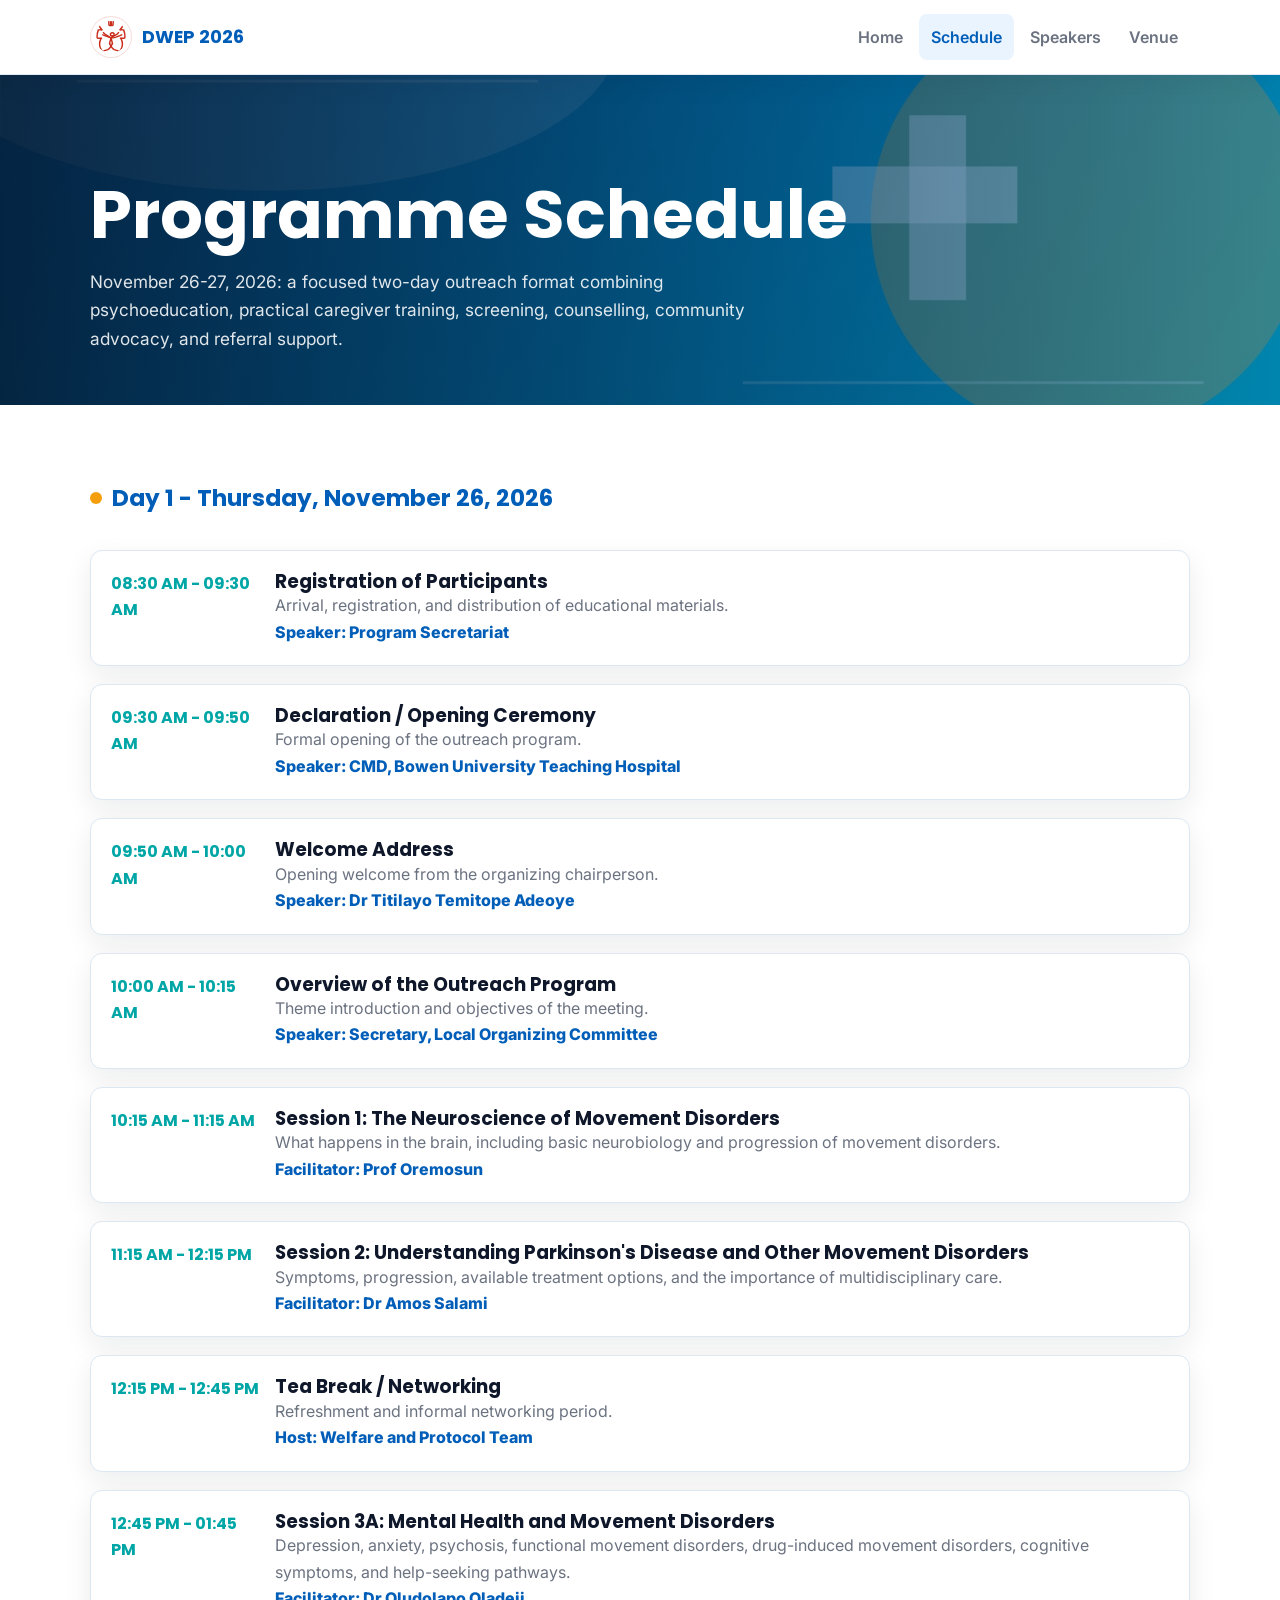
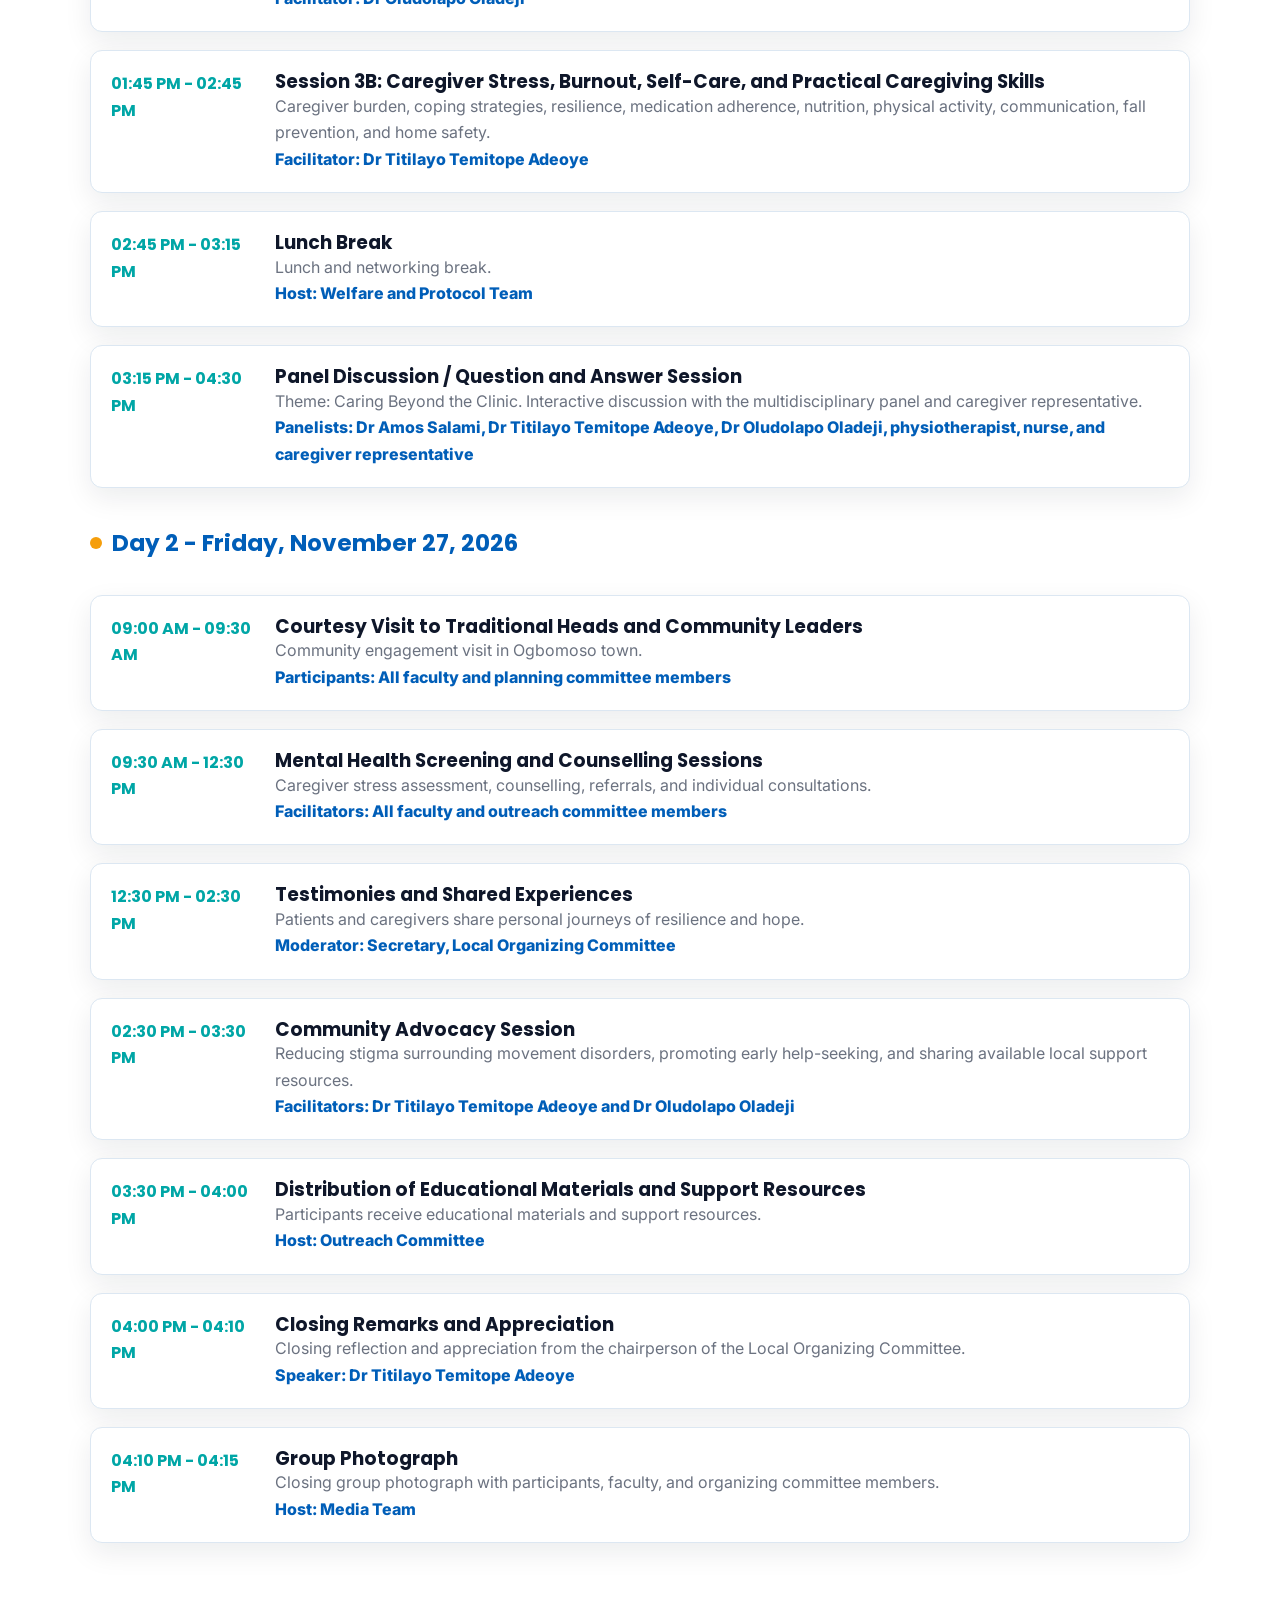
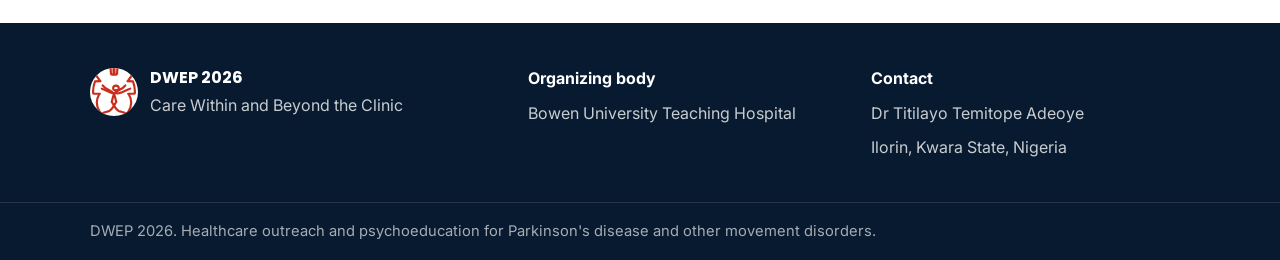
==== schedule.html @ 872b18bb "Build DWEP outreach website" ====
<!DOCTYPE html>
<html lang="en">
<head>
  <meta charset="UTF-8">
  <meta name="viewport" content="width=device-width, initial-scale=1.0">
  <meta name="description" content="November 26-27, 2026 DWEP 2026 schedule for Parkinson's disease and other movement disorders outreach in Ogbomoso, Nigeria.">
  <title>Schedule | DWEP 2026</title>
  <link rel="preconnect" href="https://fonts.googleapis.com">
  <link rel="preconnect" href="https://fonts.gstatic.com" crossorigin>
  <link href="https://fonts.googleapis.com/css2?family=Inter:wght@400;500;700;800&family=Poppins:wght@600;700&display=swap" rel="stylesheet">
  <link rel="stylesheet" href="main.css">
</head>
<body>
  <a class="skip-link" href="#main">Skip to content</a>

  <header class="site-header">
    <div class="container navbar">
      <a class="brand" href="index.html" aria-label="DWEP 2026 home">
        <img class="brand-logo" src="assets/images/ipmds-logo.svg" alt="International Parkinson and Movement Disorder Society logo">
        <span>DWEP 2026</span>
      </a>
      <button class="nav-toggle" type="button" aria-label="Open navigation" aria-controls="primary-menu" aria-expanded="false">
        <span aria-hidden="true"></span>
      </button>
      <nav class="nav-menu" id="primary-menu" aria-label="Primary navigation">
        <a class="nav-link" href="index.html">Home</a>
        <a class="nav-link active" href="schedule.html">Schedule</a>
        <a class="nav-link" href="speakers.html">Speakers</a>
        <a class="nav-link" href="venue.html">Venue</a>
      </nav>
    </div>
  </header>

  <main id="main">
    <section class="page-hero" style="background-image: url('assets/images/schedule-banner.jpg');">
      <div class="container page-hero-content">
        <h1>Programme Schedule</h1>
        <p>November 26-27, 2026: a focused two-day outreach format combining psychoeducation, practical caregiver training, screening, counselling, community advocacy, and referral support.</p>
      </div>
    </section>

    <section class="section section-white">
      <div class="container">
        <div class="day-block">
          <h2 class="day-heading">Day 1 - Thursday, November 26, 2026</h2>
          <div class="timeline">
            <article class="timeline-card">
              <div class="timeline-time">08:30 AM - 09:30 AM</div>
              <div>
                <h3>Registration of Participants</h3>
                <p>Arrival, registration, and distribution of educational materials.</p>
                <span class="timeline-speaker">Speaker: Program Secretariat</span>
              </div>
            </article>
            <article class="timeline-card">
              <div class="timeline-time">09:30 AM - 09:50 AM</div>
              <div>
                <h3>Declaration / Opening Ceremony</h3>
                <p>Formal opening of the outreach program.</p>
                <span class="timeline-speaker">Speaker: CMD, Bowen University Teaching Hospital</span>
              </div>
            </article>
            <article class="timeline-card">
              <div class="timeline-time">09:50 AM - 10:00 AM</div>
              <div>
                <h3>Welcome Address</h3>
                <p>Opening welcome from the organizing chairperson.</p>
                <span class="timeline-speaker">Speaker: Dr Titilayo Temitope Adeoye</span>
              </div>
            </article>
            <article class="timeline-card">
              <div class="timeline-time">10:00 AM - 10:15 AM</div>
              <div>
                <h3>Overview of the Outreach Program</h3>
                <p>Theme introduction and objectives of the meeting.</p>
                <span class="timeline-speaker">Speaker: Secretary, Local Organizing Committee</span>
              </div>
            </article>
            <article class="timeline-card">
              <div class="timeline-time">10:15 AM - 11:15 AM</div>
              <div>
                <h3>Session 1: The Neuroscience of Movement Disorders</h3>
                <p>What happens in the brain, including basic neurobiology and progression of movement disorders.</p>
                <span class="timeline-speaker">Facilitator: Prof Oremosun</span>
              </div>
            </article>
            <article class="timeline-card">
              <div class="timeline-time">11:15 AM - 12:15 PM</div>
              <div>
                <h3>Session 2: Understanding Parkinson's Disease and Other Movement Disorders</h3>
                <p>Symptoms, progression, available treatment options, and the importance of multidisciplinary care.</p>
                <span class="timeline-speaker">Facilitator: Dr Amos Salami</span>
              </div>
            </article>
            <article class="timeline-card">
              <div class="timeline-time">12:15 PM - 12:45 PM</div>
              <div>
                <h3>Tea Break / Networking</h3>
                <p>Refreshment and informal networking period.</p>
                <span class="timeline-speaker">Host: Welfare and Protocol Team</span>
              </div>
            </article>
            <article class="timeline-card">
              <div class="timeline-time">12:45 PM - 01:45 PM</div>
              <div>
                <h3>Session 3A: Mental Health and Movement Disorders</h3>
                <p>Depression, anxiety, psychosis, functional movement disorders, drug-induced movement disorders, cognitive symptoms, and help-seeking pathways.</p>
                <span class="timeline-speaker">Facilitator: Dr Oludolapo Oladeji</span>
              </div>
            </article>
            <article class="timeline-card">
              <div class="timeline-time">01:45 PM - 02:45 PM</div>
              <div>
                <h3>Session 3B: Caregiver Stress, Burnout, Self-Care, and Practical Caregiving Skills</h3>
                <p>Caregiver burden, coping strategies, resilience, medication adherence, nutrition, physical activity, communication, fall prevention, and home safety.</p>
                <span class="timeline-speaker">Facilitator: Dr Titilayo Temitope Adeoye</span>
              </div>
            </article>
            <article class="timeline-card">
              <div class="timeline-time">02:45 PM - 03:15 PM</div>
              <div>
                <h3>Lunch Break</h3>
                <p>Lunch and networking break.</p>
                <span class="timeline-speaker">Host: Welfare and Protocol Team</span>
              </div>
            </article>
            <article class="timeline-card">
              <div class="timeline-time">03:15 PM - 04:30 PM</div>
              <div>
                <h3>Panel Discussion / Question and Answer Session</h3>
                <p>Theme: Caring Beyond the Clinic. Interactive discussion with the multidisciplinary panel and caregiver representative.</p>
                <span class="timeline-speaker">Panelists: Dr Amos Salami, Dr Titilayo Temitope Adeoye, Dr Oludolapo Oladeji, physiotherapist, nurse, and caregiver representative</span>
              </div>
            </article>
          </div>
        </div>

        <div class="day-block">
          <h2 class="day-heading">Day 2 - Friday, November 27, 2026</h2>
          <div class="timeline">
            <article class="timeline-card">
              <div class="timeline-time">09:00 AM - 09:30 AM</div>
              <div>
                <h3>Courtesy Visit to Traditional Heads and Community Leaders</h3>
                <p>Community engagement visit in Ogbomoso town.</p>
                <span class="timeline-speaker">Participants: All faculty and planning committee members</span>
              </div>
            </article>
            <article class="timeline-card">
              <div class="timeline-time">09:30 AM - 12:30 PM</div>
              <div>
                <h3>Mental Health Screening and Counselling Sessions</h3>
                <p>Caregiver stress assessment, counselling, referrals, and individual consultations.</p>
                <span class="timeline-speaker">Facilitators: All faculty and outreach committee members</span>
              </div>
            </article>
            <article class="timeline-card">
              <div class="timeline-time">12:30 PM - 02:30 PM</div>
              <div>
                <h3>Testimonies and Shared Experiences</h3>
                <p>Patients and caregivers share personal journeys of resilience and hope.</p>
                <span class="timeline-speaker">Moderator: Secretary, Local Organizing Committee</span>
              </div>
            </article>
            <article class="timeline-card">
              <div class="timeline-time">02:30 PM - 03:30 PM</div>
              <div>
                <h3>Community Advocacy Session</h3>
                <p>Reducing stigma surrounding movement disorders, promoting early help-seeking, and sharing available local support resources.</p>
                <span class="timeline-speaker">Facilitators: Dr Titilayo Temitope Adeoye and Dr Oludolapo Oladeji</span>
              </div>
            </article>
            <article class="timeline-card">
              <div class="timeline-time">03:30 PM - 04:00 PM</div>
              <div>
                <h3>Distribution of Educational Materials and Support Resources</h3>
                <p>Participants receive educational materials and support resources.</p>
                <span class="timeline-speaker">Host: Outreach Committee</span>
              </div>
            </article>
            <article class="timeline-card">
              <div class="timeline-time">04:00 PM - 04:10 PM</div>
              <div>
                <h3>Closing Remarks and Appreciation</h3>
                <p>Closing reflection and appreciation from the chairperson of the Local Organizing Committee.</p>
                <span class="timeline-speaker">Speaker: Dr Titilayo Temitope Adeoye</span>
              </div>
            </article>
            <article class="timeline-card">
              <div class="timeline-time">04:10 PM - 04:15 PM</div>
              <div>
                <h3>Group Photograph</h3>
                <p>Closing group photograph with participants, faculty, and organizing committee members.</p>
                <span class="timeline-speaker">Host: Media Team</span>
              </div>
            </article>
          </div>
        </div>
      </div>
    </section>
  </main>

  <footer class="site-footer">
    <div class="container footer-layout">
      <div class="footer-brand">
        <img src="assets/images/ipmds-logo.svg" alt="International Parkinson and Movement Disorder Society logo">
        <div>
          <strong>DWEP 2026</strong>
          <span>Care Within and Beyond the Clinic</span>
        </div>
      </div>
      <div class="footer-meta">
        <strong>Organizing body</strong>
        <span>Bowen University Teaching Hospital</span>
      </div>
      <div class="footer-meta">
        <strong>Contact</strong>
        <span>Dr Titilayo Temitope Adeoye</span>
        <span>Ilorin, Kwara State, Nigeria</span>
      </div>
    </div>
    <div class="footer-bottom">
      <div class="container">DWEP 2026. Healthcare outreach and psychoeducation for Parkinson's disease and other movement disorders.</div>
    </div>
  </footer>

  <script src="main.js" defer></script>
</body>
</html>
---- main.css ----
:root {
  --primary: #005EB8;
  --secondary: #00A6A6;
  --accent: #F59E0B;
  --bg: #F7FAFC;
  --text: #1F2937;
  --muted: #6B7280;
  --white: #FFFFFF;
  --ink: #0F172A;
  --line: #DCE7F2;
  --soft-blue: #EAF4FF;
  --soft-teal: #E6FAFA;
  --shadow: 0 18px 45px rgba(15, 23, 42, 0.1);
  --shadow-soft: 0 10px 28px rgba(15, 23, 42, 0.08);
  --radius: 12px;
  --radius-sm: 8px;
  --container: 1100px;
}

*,
*::before,
*::after {
  box-sizing: border-box;
}

html {
  scroll-behavior: smooth;
}

body {
  margin: 0;
  color: var(--text);
  background: var(--bg);
  font-family: "Inter", Arial, sans-serif;
  font-size: 16px;
  line-height: 1.65;
  -webkit-font-smoothing: antialiased;
  text-rendering: optimizeLegibility;
}

img {
  display: block;
  max-width: 100%;
}

a {
  color: inherit;
  text-decoration: none;
}

p {
  margin: 0;
}

h1,
h2,
h3,
h4 {
  margin: 0;
  color: var(--ink);
  font-family: "Poppins", Arial, sans-serif;
  line-height: 1.15;
  letter-spacing: 0;
}

button,
input,
textarea,
select {
  font: inherit;
}

.skip-link {
  position: fixed;
  top: 12px;
  left: 12px;
  z-index: 1000;
  padding: 10px 14px;
  border-radius: var(--radius-sm);
  background: var(--ink);
  color: var(--white);
  transform: translateY(-160%);
  transition: transform 160ms ease;
}

.skip-link:focus {
  transform: translateY(0);
}

.container {
  width: min(100% - 32px, var(--container));
  margin-inline: auto;
}

.section {
  padding: 50px 0;
}

.section-white {
  background: var(--white);
}

.section-muted {
  background: linear-gradient(180deg, #F7FAFC 0%, #EEF8F8 100%);
}

.section-header {
  max-width: 720px;
  margin-bottom: 28px;
}

.section-header.center {
  margin-inline: auto;
  text-align: center;
}

.section-header h2 {
  font-size: clamp(1.85rem, 5vw, 2.65rem);
}

.section-header p {
  margin-top: 12px;
  color: var(--muted);
  font-size: 1.02rem;
}

.eyebrow {
  display: inline-flex;
  margin-bottom: 12px;
  color: var(--primary);
  font-family: "Poppins", Arial, sans-serif;
  font-size: 0.78rem;
  font-weight: 700;
  letter-spacing: 0.08em;
  text-transform: uppercase;
}

.site-header {
  position: sticky;
  top: 0;
  z-index: 100;
  border-bottom: 1px solid rgba(220, 231, 242, 0.85);
  background: rgba(255, 255, 255, 0.92);
  box-shadow: 0 8px 28px rgba(15, 23, 42, 0.06);
  backdrop-filter: blur(16px);
}

.navbar {
  display: flex;
  min-height: 74px;
  align-items: center;
  justify-content: space-between;
  gap: 18px;
}

.brand {
  display: inline-flex;
  align-items: center;
  gap: 10px;
  min-width: 0;
  color: var(--primary);
  font-family: "Poppins", Arial, sans-serif;
  font-size: 1.12rem;
  font-weight: 700;
}

.brand-logo {
  width: 42px;
  height: 42px;
  flex: 0 0 auto;
  padding: 4px;
  border: 1px solid rgba(201, 45, 27, 0.16);
  border-radius: 50%;
  background: var(--white);
}

.nav-toggle {
  display: inline-grid;
  width: 44px;
  height: 44px;
  place-items: center;
  border: 1px solid var(--line);
  border-radius: var(--radius-sm);
  background: var(--white);
  color: var(--primary);
  cursor: pointer;
}

.nav-toggle span {
  position: relative;
  width: 20px;
  height: 2px;
  border-radius: 999px;
  background: currentColor;
}

.nav-toggle span::before,
.nav-toggle span::after {
  position: absolute;
  left: 0;
  width: 20px;
  height: 2px;
  border-radius: inherit;
  background: currentColor;
  content: "";
}

.nav-toggle span::before {
  top: -7px;
}

.nav-toggle span::after {
  top: 7px;
}

.nav-menu {
  position: absolute;
  top: 74px;
  right: 16px;
  left: 16px;
  display: none;
  flex-direction: column;
  gap: 4px;
  padding: 10px;
  border: 1px solid var(--line);
  border-radius: var(--radius);
  background: var(--white);
  box-shadow: var(--shadow-soft);
}

.nav-menu.is-open {
  display: flex;
}

.nav-link {
  padding: 11px 12px;
  border-radius: var(--radius-sm);
  color: var(--muted);
  font-weight: 600;
  transition: background 180ms ease, color 180ms ease;
}

.nav-link:hover,
.nav-link:focus-visible,
.nav-link.active {
  background: var(--soft-blue);
  color: var(--primary);
}

.hero {
  position: relative;
  min-height: calc(100vh - 74px);
  overflow: hidden;
  isolation: isolate;
  color: var(--white);
}

.hero::after {
  position: absolute;
  inset: 0;
  z-index: -1;
  background:
    linear-gradient(90deg, rgba(5, 24, 44, 0.88) 0%, rgba(4, 45, 74, 0.68) 48%, rgba(0, 94, 184, 0.18) 100%),
    linear-gradient(180deg, rgba(15, 23, 42, 0.18) 0%, rgba(15, 23, 42, 0.78) 100%);
  content: "";
}

.hero-slider {
  position: absolute;
  inset: 0;
  z-index: -2;
}

.hero-slide {
  position: absolute;
  inset: 0;
  background-position: center;
  background-size: cover;
  opacity: 0;
  transform: scale(1.02);
  transition: opacity 900ms ease, transform 4000ms ease;
}

.hero-slide.is-active {
  opacity: 1;
  transform: scale(1);
}

.hero-content {
  display: grid;
  min-height: calc(100vh - 74px);
  align-content: center;
  padding: 72px 0 56px;
}

.hero-copy {
  max-width: 860px;
  opacity: 1;
}

.hero h1 {
  color: var(--white);
  font-size: clamp(2.4rem, 10vw, 5.35rem);
  max-width: 920px;
}

.hero-subtitle {
  max-width: 780px;
  margin-top: 20px;
  color: rgba(255, 255, 255, 0.88);
  font-size: clamp(1.04rem, 3.2vw, 1.32rem);
  line-height: 1.65;
}

.meta-row {
  display: flex;
  flex-wrap: wrap;
  gap: 12px;
  margin-top: 28px;
}

.meta-item {
  display: inline-flex;
  align-items: center;
  gap: 8px;
  min-height: 42px;
  padding: 9px 13px;
  border: 1px solid rgba(255, 255, 255, 0.22);
  border-radius: 999px;
  background: rgba(255, 255, 255, 0.12);
  color: var(--white);
  font-size: 0.94rem;
  font-weight: 700;
  backdrop-filter: blur(8px);
}

.meta-item svg {
  width: 18px;
  height: 18px;
  color: var(--accent);
}

.hero-actions,
.cta-actions,
.section-actions {
  display: flex;
  flex-wrap: wrap;
  gap: 12px;
  margin-top: 30px;
}

.btn {
  display: inline-flex;
  min-height: 48px;
  align-items: center;
  justify-content: center;
  gap: 8px;
  padding: 12px 20px;
  border: 2px solid transparent;
  border-radius: var(--radius-sm);
  font-weight: 800;
  line-height: 1.1;
  transition: transform 180ms ease, box-shadow 180ms ease, background 180ms ease, color 180ms ease, border-color 180ms ease;
}

.btn:hover {
  transform: translateY(-2px);
}

.btn-primary {
  background: var(--accent);
  color: #1B1200;
  box-shadow: 0 12px 28px rgba(245, 158, 11, 0.28);
}

.btn-primary:hover,
.btn-primary:focus-visible {
  background: #FDBA2D;
}

.btn-secondary {
  border-color: rgba(255, 255, 255, 0.68);
  color: var(--white);
}

.btn-secondary:hover,
.btn-secondary:focus-visible {
  background: var(--white);
  color: var(--primary);
}

.btn-outline {
  border-color: var(--primary);
  color: var(--primary);
}

.btn-outline:hover,
.btn-outline:focus-visible {
  background: var(--primary);
  color: var(--white);
}

.grid {
  display: grid;
  gap: 20px;
}

.grid-2,
.grid-3,
.grid-4,
.grid-5 {
  grid-template-columns: 1fr;
}

.about-layout {
  display: grid;
  gap: 28px;
  align-items: center;
}

.about-panel {
  padding: 24px;
  border: 1px solid var(--line);
  border-radius: var(--radius);
  background: var(--white);
  box-shadow: var(--shadow-soft);
}

.about-stat {
  display: grid;
  gap: 6px;
  padding: 18px 0;
  border-bottom: 1px solid var(--line);
}

.about-stat:last-child {
  border-bottom: 0;
}

.about-stat strong {
  color: var(--primary);
  font-family: "Poppins", Arial, sans-serif;
  font-size: 2rem;
  line-height: 1;
}

.about-stat span {
  color: var(--muted);
  font-weight: 700;
}

.card {
  border: 1px solid var(--line);
  border-radius: var(--radius);
  background: var(--white);
  box-shadow: var(--shadow-soft);
}

.feature-card,
.attendee-card,
.session-card,
.outcome-card,
.speaker-card {
  padding: 22px;
}

.feature-card {
  transition: transform 180ms ease, box-shadow 180ms ease;
}

.feature-card:hover {
  transform: translateY(-4px);
  box-shadow: var(--shadow);
}

.icon-box {
  display: inline-grid;
  width: 48px;
  height: 48px;
  place-items: center;
  margin-bottom: 18px;
  border-radius: var(--radius-sm);
  background: var(--soft-teal);
  color: var(--secondary);
}

.icon-box svg {
  width: 25px;
  height: 25px;
}

.feature-card h3,
.attendee-card h3,
.session-card h3,
.speaker-card h3 {
  font-size: 1.1rem;
}

.feature-card p,
.attendee-card p,
.session-card p,
.outcome-card p,
.speaker-card p {
  margin-top: 8px;
  color: var(--muted);
}

.outcome-card {
  min-height: 100%;
  border-top: 4px solid var(--secondary);
}

.outcome-card h3 {
  font-size: 1.08rem;
}

.attendee-card {
  display: flex;
  align-items: center;
  gap: 14px;
}

.attendee-card .icon-box {
  width: 44px;
  height: 44px;
  margin: 0;
  flex: 0 0 auto;
}

.programme-list {
  display: grid;
  gap: 16px;
}

.programme-item {
  display: grid;
  gap: 8px;
  padding: 18px;
  border-left: 4px solid var(--secondary);
  border-radius: var(--radius-sm);
  background: var(--white);
  box-shadow: var(--shadow-soft);
}

.programme-time {
  color: var(--primary);
  font-weight: 800;
}

.speakers-preview {
  align-items: stretch;
}

.speaker-card {
  text-align: center;
  transition: transform 180ms ease, box-shadow 180ms ease;
}

.speaker-card:hover {
  transform: translateY(-4px);
  box-shadow: var(--shadow);
}

.speaker-photo {
  width: 132px;
  height: 132px;
  margin: 0 auto 18px;
  border: 5px solid var(--white);
  border-radius: 50%;
  box-shadow: 0 0 0 1px var(--line), 0 14px 32px rgba(15, 23, 42, 0.12);
  object-fit: cover;
}

.speaker-title {
  color: var(--primary);
  font-weight: 800;
}

.speaker-affiliation {
  color: var(--muted);
  font-size: 0.94rem;
}

.cta-band {
  position: relative;
  overflow: hidden;
  border-radius: var(--radius);
  background: linear-gradient(135deg, var(--primary), #053D75 58%, var(--secondary));
  color: var(--white);
  box-shadow: var(--shadow);
}

.cta-band::after {
  position: absolute;
  right: -80px;
  bottom: -140px;
  width: 360px;
  height: 360px;
  border-radius: 50%;
  background: rgba(255, 255, 255, 0.1);
  content: "";
}

.cta-content {
  position: relative;
  z-index: 1;
  padding: 32px;
}

.cta-content h2,
.cta-content p {
  color: var(--white);
}

.cta-content p {
  margin-top: 12px;
  max-width: 690px;
  color: rgba(255, 255, 255, 0.86);
}

.page-hero {
  position: relative;
  min-height: 330px;
  display: grid;
  align-items: end;
  overflow: hidden;
  isolation: isolate;
  color: var(--white);
  background-position: center;
  background-size: cover;
}

.page-hero::after {
  position: absolute;
  inset: 0;
  z-index: -1;
  background: linear-gradient(90deg, rgba(5, 24, 44, 0.84), rgba(0, 94, 184, 0.42));
  content: "";
}

.page-hero-content {
  padding: 84px 0 52px;
}

.page-hero h1 {
  color: var(--white);
  font-size: clamp(2.2rem, 8vw, 4.2rem);
}

.page-hero p {
  max-width: 710px;
  margin-top: 14px;
  color: rgba(255, 255, 255, 0.88);
  font-size: 1.08rem;
}

.timeline {
  position: relative;
  display: grid;
  gap: 18px;
  margin-top: 20px;
}

.day-block + .day-block {
  margin-top: 42px;
}

.day-heading {
  display: inline-flex;
  align-items: center;
  gap: 10px;
  margin-bottom: 18px;
  color: var(--primary);
  font-size: 1.45rem;
}

.day-heading::before {
  width: 12px;
  height: 12px;
  border-radius: 50%;
  background: var(--accent);
  content: "";
}

.timeline-card {
  display: grid;
  gap: 14px;
  padding: 20px;
  border: 1px solid var(--line);
  border-radius: var(--radius);
  background: var(--white);
  box-shadow: var(--shadow-soft);
}

.timeline-time {
  color: var(--secondary);
  font-family: "Poppins", Arial, sans-serif;
  font-weight: 700;
}

.timeline-card p {
  color: var(--muted);
}

.timeline-speaker {
  color: var(--primary);
  font-weight: 800;
}

.speaker-grid {
  grid-template-columns: repeat(auto-fit, minmax(230px, 1fr));
}

.details-grid {
  display: grid;
  grid-template-columns: 1fr;
  gap: 14px;
}

.detail-card {
  display: grid;
  gap: 6px;
  padding: 18px;
  border: 1px solid var(--line);
  border-radius: var(--radius-sm);
  background: var(--white);
  box-shadow: var(--shadow-soft);
}

.detail-card strong {
  color: var(--primary);
  font-family: "Poppins", Arial, sans-serif;
  line-height: 1.3;
}

.detail-card span {
  color: var(--muted);
}

.venue-layout {
  display: grid;
  gap: 28px;
}

.venue-details {
  padding: 24px;
}

.venue-details h2 {
  font-size: clamp(1.85rem, 5vw, 2.55rem);
}

.detail-list {
  display: grid;
  gap: 14px;
  margin: 24px 0 0;
  padding: 0;
  list-style: none;
}

.detail-list li {
  display: flex;
  gap: 12px;
  align-items: flex-start;
  color: var(--muted);
}

.detail-list strong {
  display: block;
  color: var(--text);
}

.map-frame {
  position: relative;
  overflow: hidden;
  min-height: 380px;
  border: 0;
  border-radius: var(--radius);
  background:
    linear-gradient(135deg, rgba(0, 94, 184, 0.12), rgba(0, 166, 166, 0.18)),
    url("assets/images/venue-hospital.jpg") center / cover;
  box-shadow: var(--shadow-soft);
}

.map-frame iframe {
  position: relative;
  z-index: 1;
  width: 100%;
  height: 100%;
  min-height: 380px;
  border: 0;
}

.map-card {
  position: absolute;
  right: 18px;
  bottom: 18px;
  z-index: 2;
  max-width: min(320px, calc(100% - 36px));
  padding: 14px 16px;
  border: 1px solid rgba(220, 231, 242, 0.88);
  border-radius: var(--radius-sm);
  background: rgba(255, 255, 255, 0.94);
  box-shadow: var(--shadow-soft);
}

.map-card strong,
.map-card span {
  display: block;
}

.map-card strong {
  color: var(--primary);
  font-family: "Poppins", Arial, sans-serif;
  line-height: 1.25;
}

.map-card span {
  color: var(--muted);
  font-size: 0.92rem;
}

.site-footer {
  background: #071A2F;
  color: rgba(255, 255, 255, 0.78);
}

.footer-layout {
  display: grid;
  gap: 24px;
  padding: 42px 0;
}

.footer-brand {
  display: flex;
  align-items: center;
  gap: 12px;
}

.footer-brand img {
  width: 48px;
  height: 48px;
  border-radius: 50%;
  background: var(--white);
}

.footer-brand strong {
  display: block;
  color: var(--white);
  font-family: "Poppins", Arial, sans-serif;
}

.footer-meta {
  display: grid;
  gap: 8px;
}

.footer-meta strong {
  color: var(--white);
}

.footer-bottom {
  padding: 16px 0;
  border-top: 1px solid rgba(255, 255, 255, 0.12);
  color: rgba(255, 255, 255, 0.64);
  font-size: 0.92rem;
}

@keyframes slideUp {
  from {
    opacity: 0;
    transform: translateY(22px);
  }
  to {
    opacity: 1;
    transform: translateY(0);
  }
}

@media (min-width: 680px) {
  .grid-2,
  .grid-4 {
    grid-template-columns: repeat(2, 1fr);
  }

  .grid-3,
  .grid-5 {
    grid-template-columns: repeat(2, 1fr);
  }

  .timeline-card {
    grid-template-columns: 150px 1fr;
    align-items: start;
  }

  .details-grid {
    grid-template-columns: repeat(2, 1fr);
  }

  .cta-content {
    padding: 44px;
  }
}

@media (min-width: 900px) {
  .section {
    padding: 80px 0;
  }

  .nav-toggle {
    display: none;
  }

  .nav-menu {
    position: static;
    display: flex;
    flex-direction: row;
    align-items: center;
    width: auto;
    padding: 0;
    border: 0;
    background: transparent;
    box-shadow: none;
  }

  .nav-link {
    padding: 10px 12px;
  }

  .grid-3 {
    grid-template-columns: repeat(3, 1fr);
  }

  .grid-4 {
    grid-template-columns: repeat(4, 1fr);
  }

  .grid-5 {
    grid-template-columns: repeat(5, 1fr);
  }

  .about-layout,
  .venue-layout {
    grid-template-columns: 1.05fr 0.95fr;
  }

  .footer-layout {
    grid-template-columns: 1.3fr 1fr 1fr;
    align-items: start;
  }

  .details-grid {
    grid-template-columns: repeat(3, 1fr);
  }
}

@media (prefers-reduced-motion: reduce) {
  *,
  *::before,
  *::after {
    animation-duration: 0.01ms !important;
    animation-iteration-count: 1 !important;
    scroll-behavior: auto !important;
    transition-duration: 0.01ms !important;
  }
}
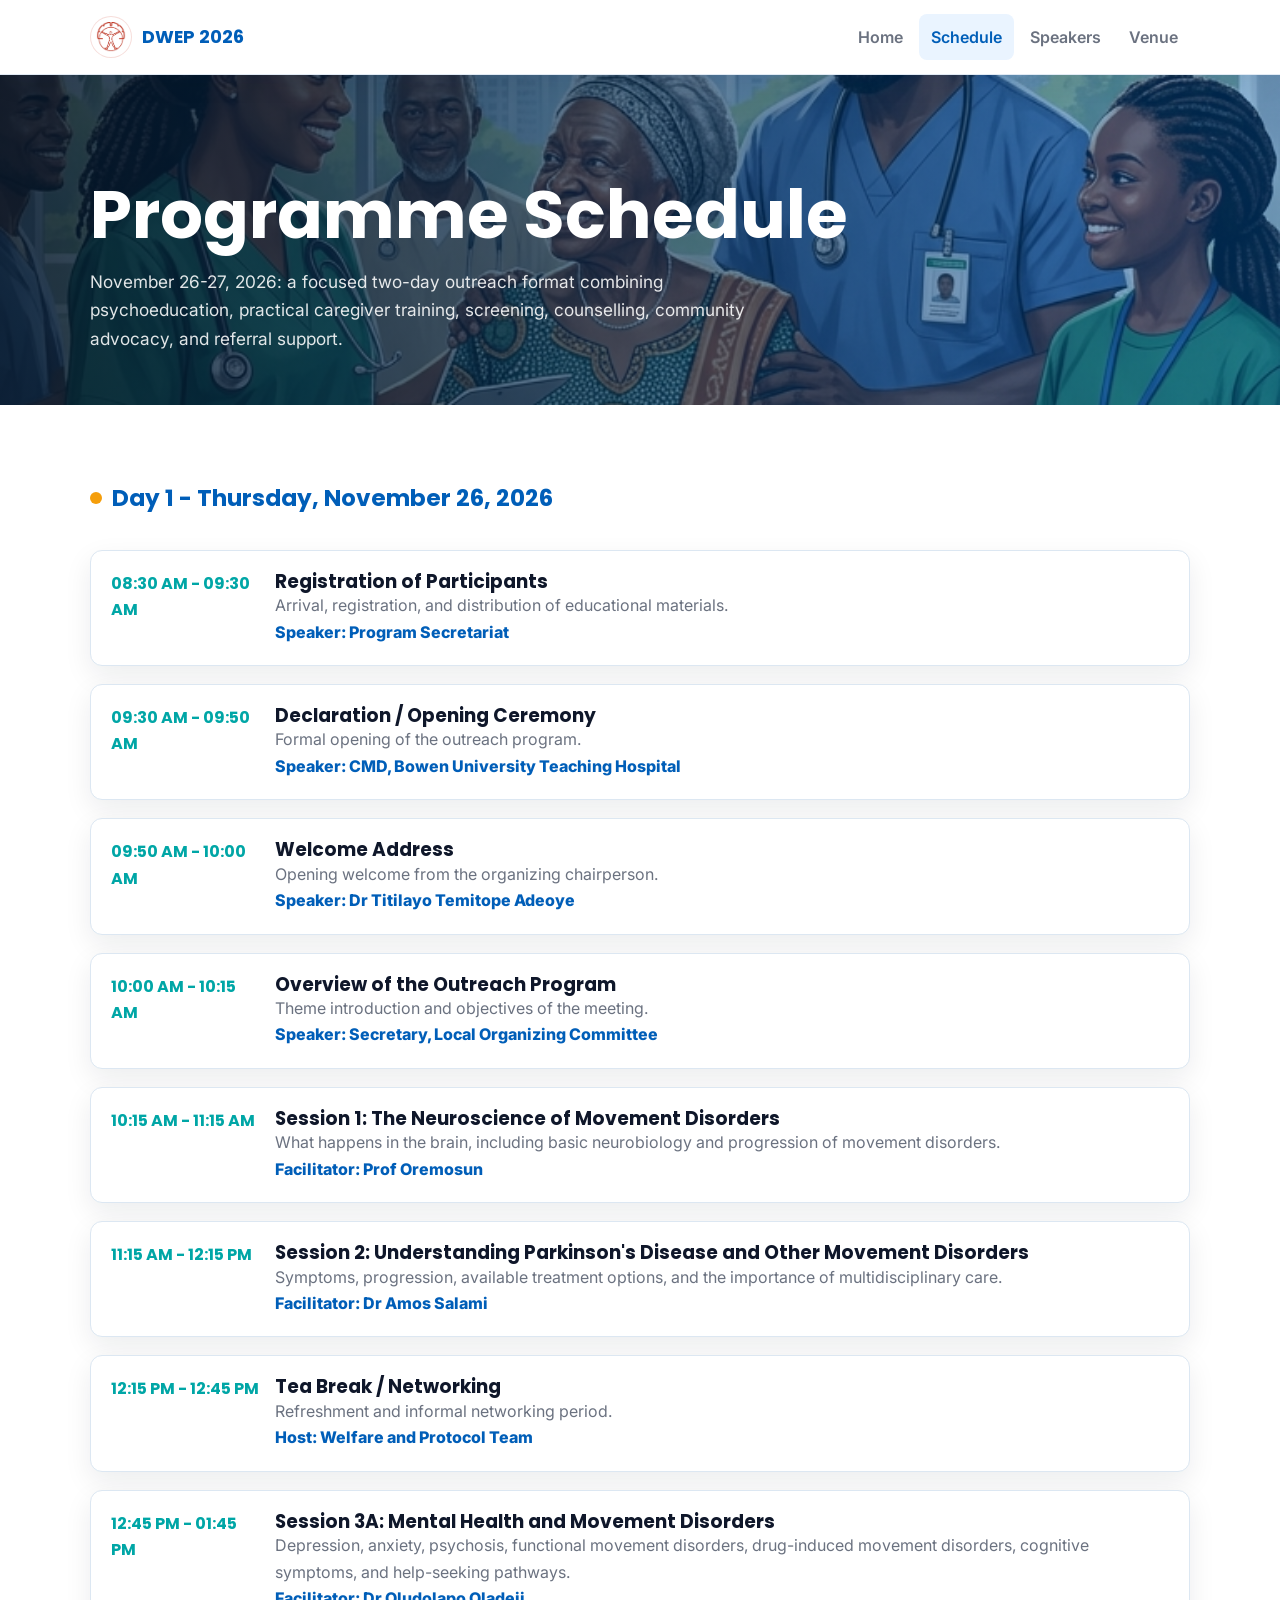
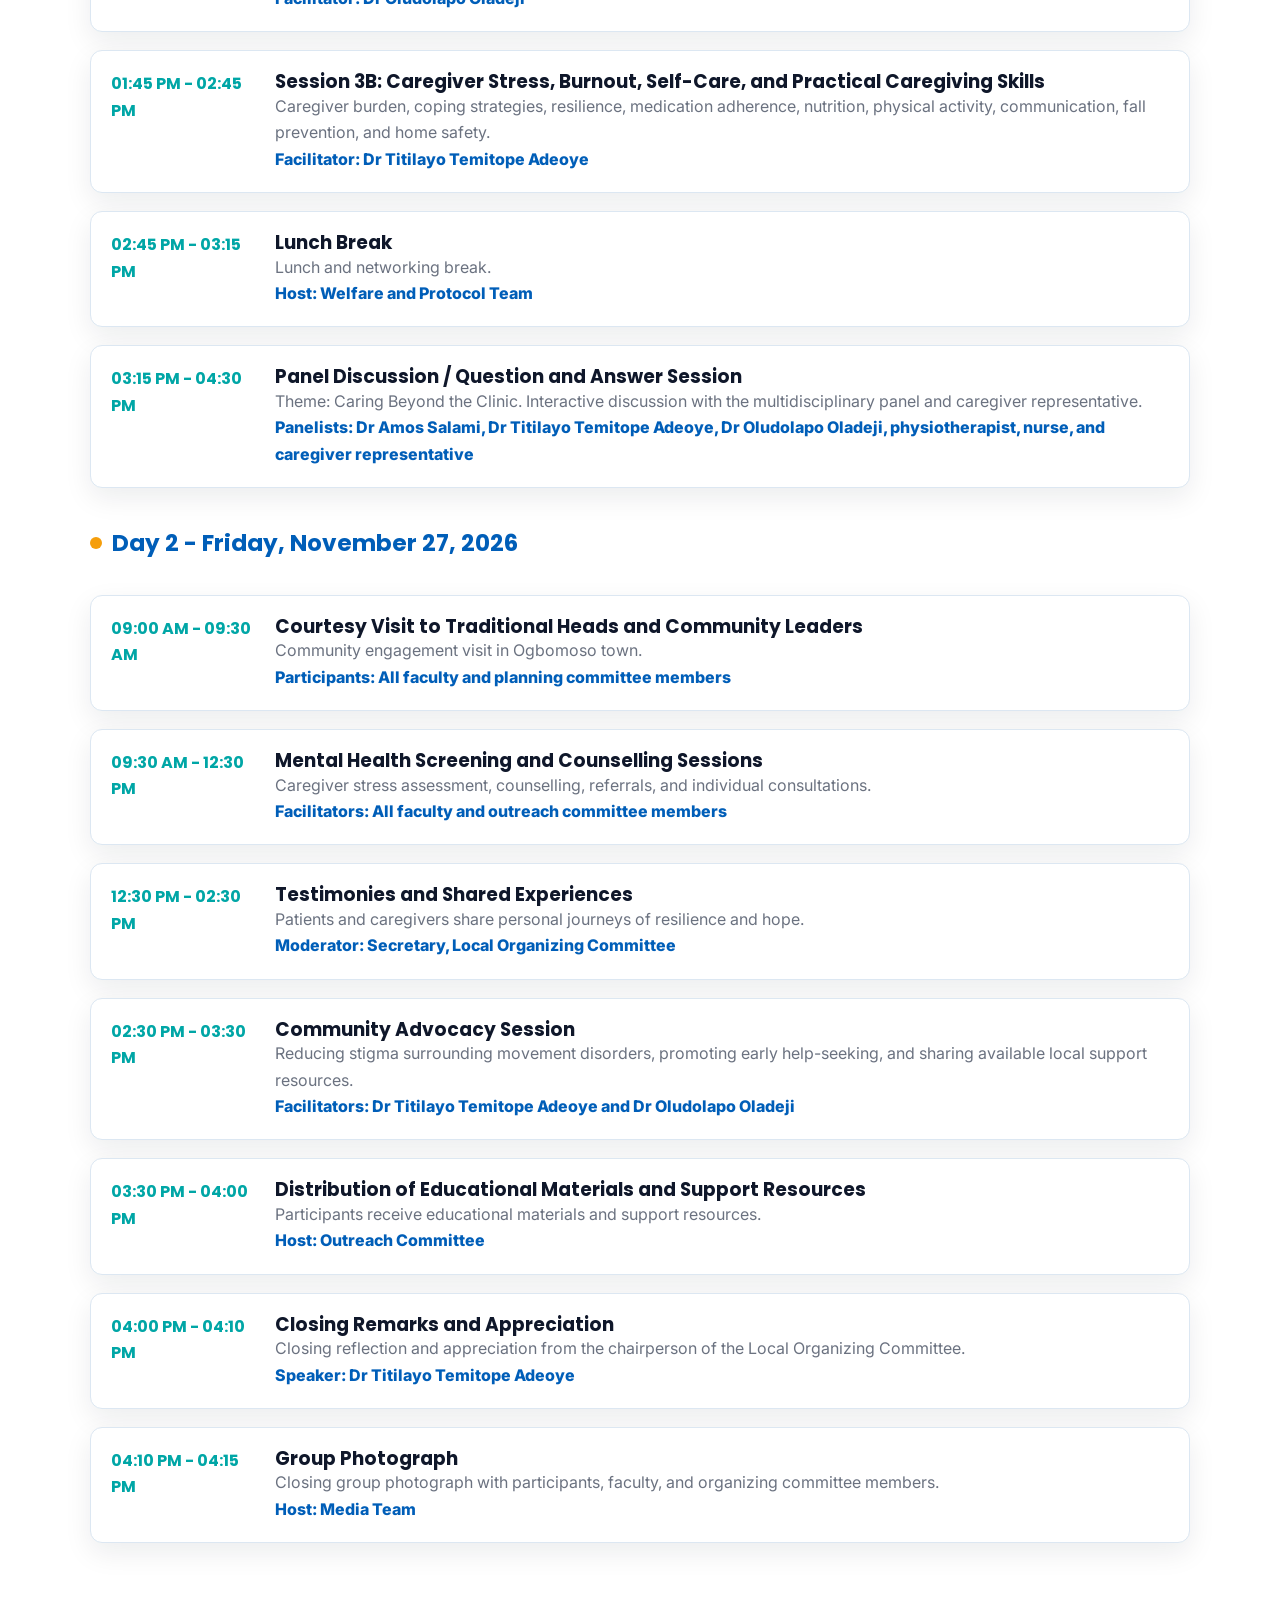
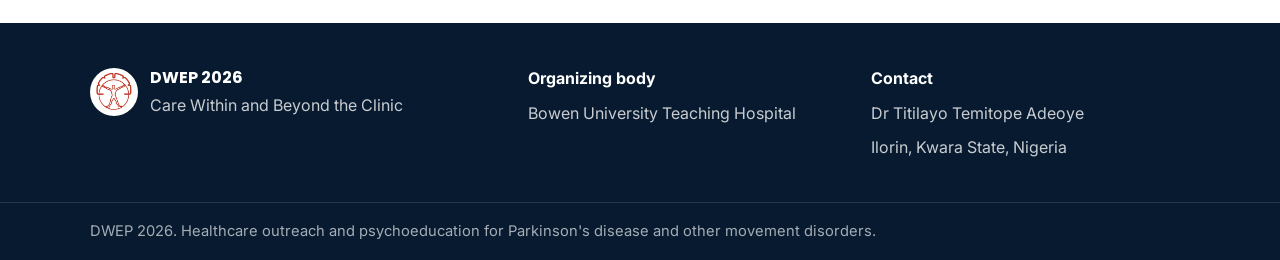
==== commit eac48f3f: "Replace placeholders with Nigerian outreach imagery" ====
--- a/schedule.html
+++ b/schedule.html
@@ -16,7 +16,9 @@
   <header class="site-header">
     <div class="container navbar">
       <a class="brand" href="index.html" aria-label="DWEP 2026 home">
-        <img class="brand-logo" src="assets/images/ipmds-logo.svg" alt="International Parkinson and Movement Disorder Society logo">
+        <span class="brand-logo-shell">
+          <img class="brand-logo" src="assets/images/ipmds_logo.png" alt="International Parkinson and Movement Disorder Society logo">
+        </span>
         <span>DWEP 2026</span>
       </a>
       <button class="nav-toggle" type="button" aria-label="Open navigation" aria-controls="primary-menu" aria-expanded="false">
@@ -32,7 +34,7 @@
   </header>
 
   <main id="main">
-    <section class="page-hero" style="background-image: url('assets/images/schedule-banner.jpg');">
+    <section class="page-hero" style="background-image: url('assets/images/schedule-banner.png');">
       <div class="container page-hero-content">
         <h1>Programme Schedule</h1>
         <p>November 26-27, 2026: a focused two-day outreach format combining psychoeducation, practical caregiver training, screening, counselling, community advocacy, and referral support.</p>
@@ -203,7 +205,9 @@
   <footer class="site-footer">
     <div class="container footer-layout">
       <div class="footer-brand">
-        <img src="assets/images/ipmds-logo.svg" alt="International Parkinson and Movement Disorder Society logo">
+        <span class="footer-logo-shell">
+          <img src="assets/images/ipmds_logo.png" alt="International Parkinson and Movement Disorder Society logo">
+        </span>
         <div>
           <strong>DWEP 2026</strong>
           <span>Care Within and Beyond the Clinic</span>
--- a/main.css
+++ b/main.css
@@ -164,14 +164,24 @@
   font-weight: 700;
 }
 
-.brand-logo {
+.brand-logo-shell {
+  display: inline-grid;
   width: 42px;
   height: 42px;
   flex: 0 0 auto;
-  padding: 4px;
+  place-items: center;
+  overflow: hidden;
+  padding: 5px;
   border: 1px solid rgba(201, 45, 27, 0.16);
   border-radius: 50%;
   background: var(--white);
+}
+
+.brand-logo {
+  width: 100%;
+  max-width: none;
+  height: 100%;
+  object-fit: contain;
 }
 
 .nav-toggle {
@@ -778,7 +788,7 @@
   border-radius: var(--radius);
   background:
     linear-gradient(135deg, rgba(0, 94, 184, 0.12), rgba(0, 166, 166, 0.18)),
-    url("assets/images/venue-hospital.jpg") center / cover;
+    url("assets/images/venue-hospital.png") center / cover;
   box-shadow: var(--shadow-soft);
 }
 
@@ -837,11 +847,23 @@
   gap: 12px;
 }
 
-.footer-brand img {
+.footer-logo-shell {
+  display: inline-grid;
   width: 48px;
   height: 48px;
+  flex: 0 0 auto;
+  place-items: center;
+  overflow: hidden;
+  padding: 5px;
   border-radius: 50%;
   background: var(--white);
+}
+
+.footer-logo-shell img {
+  width: 100%;
+  max-width: none;
+  height: 100%;
+  object-fit: contain;
 }
 
 .footer-brand strong {
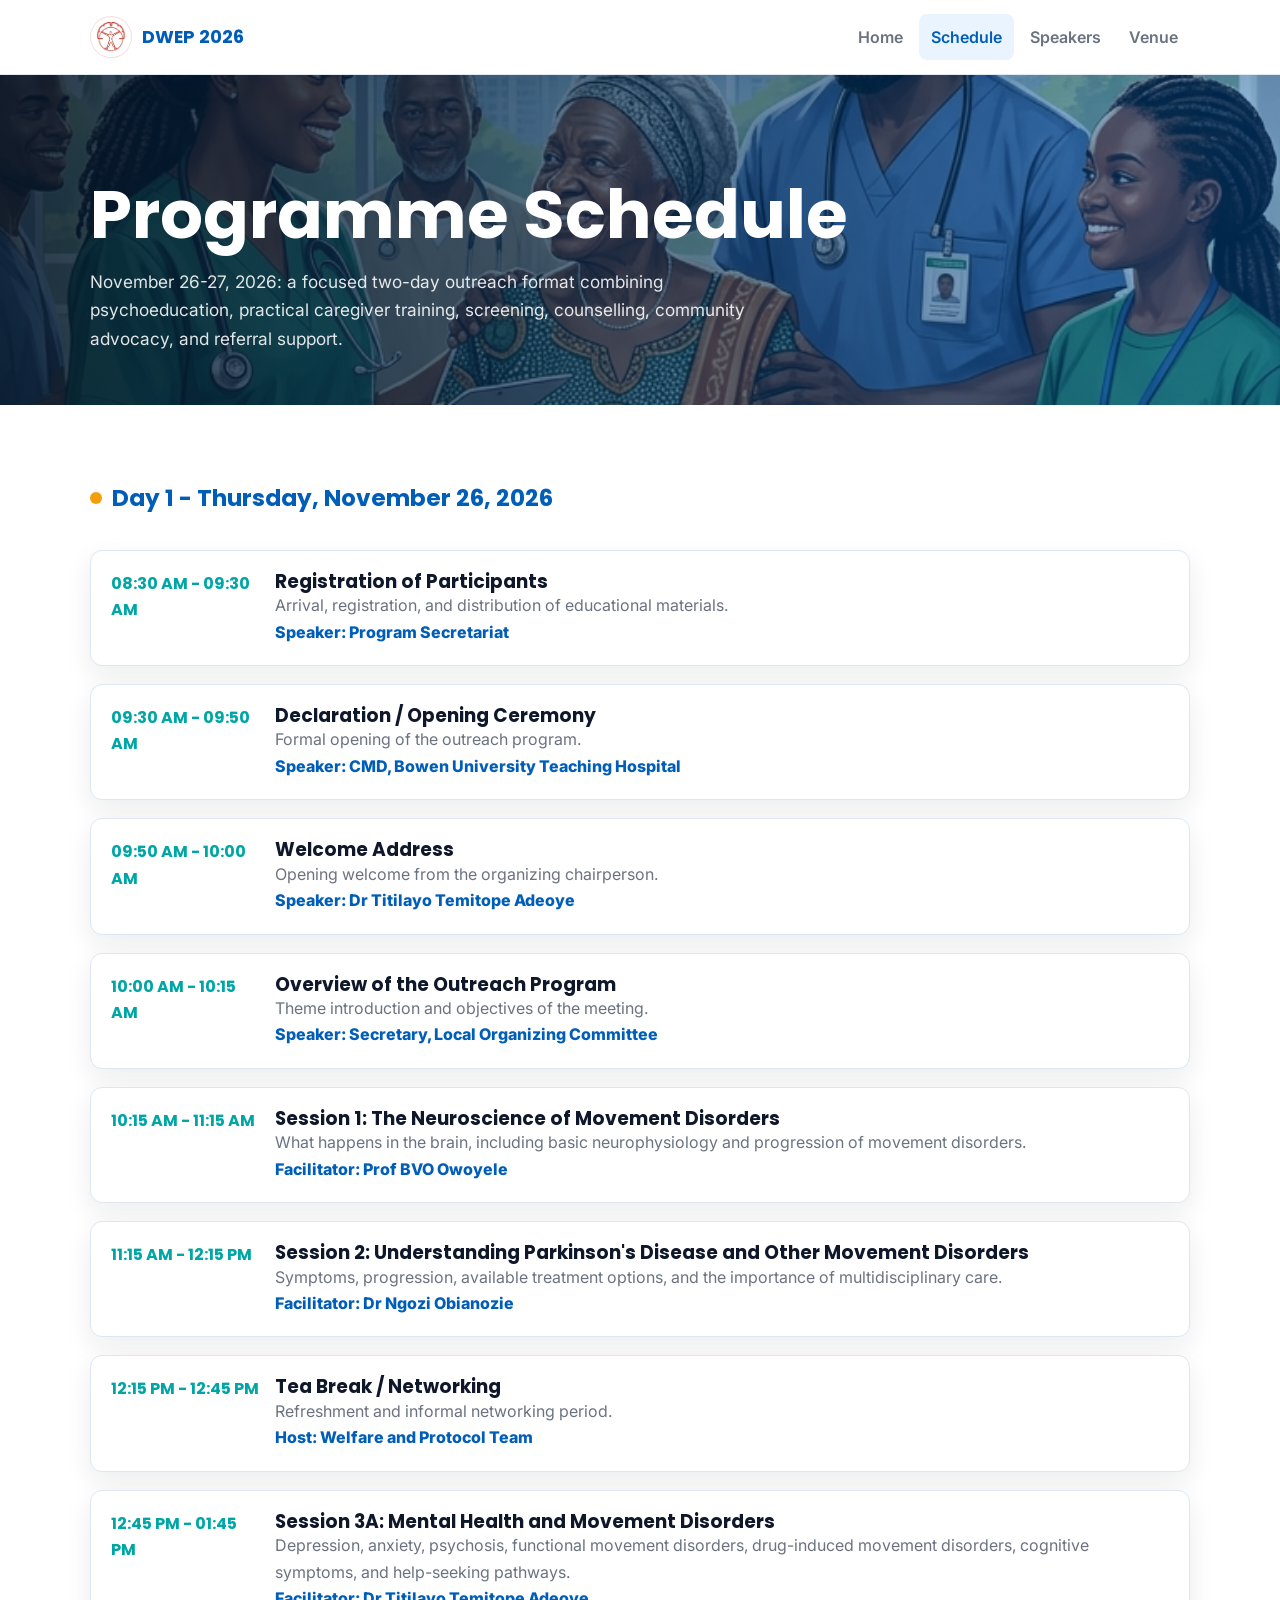
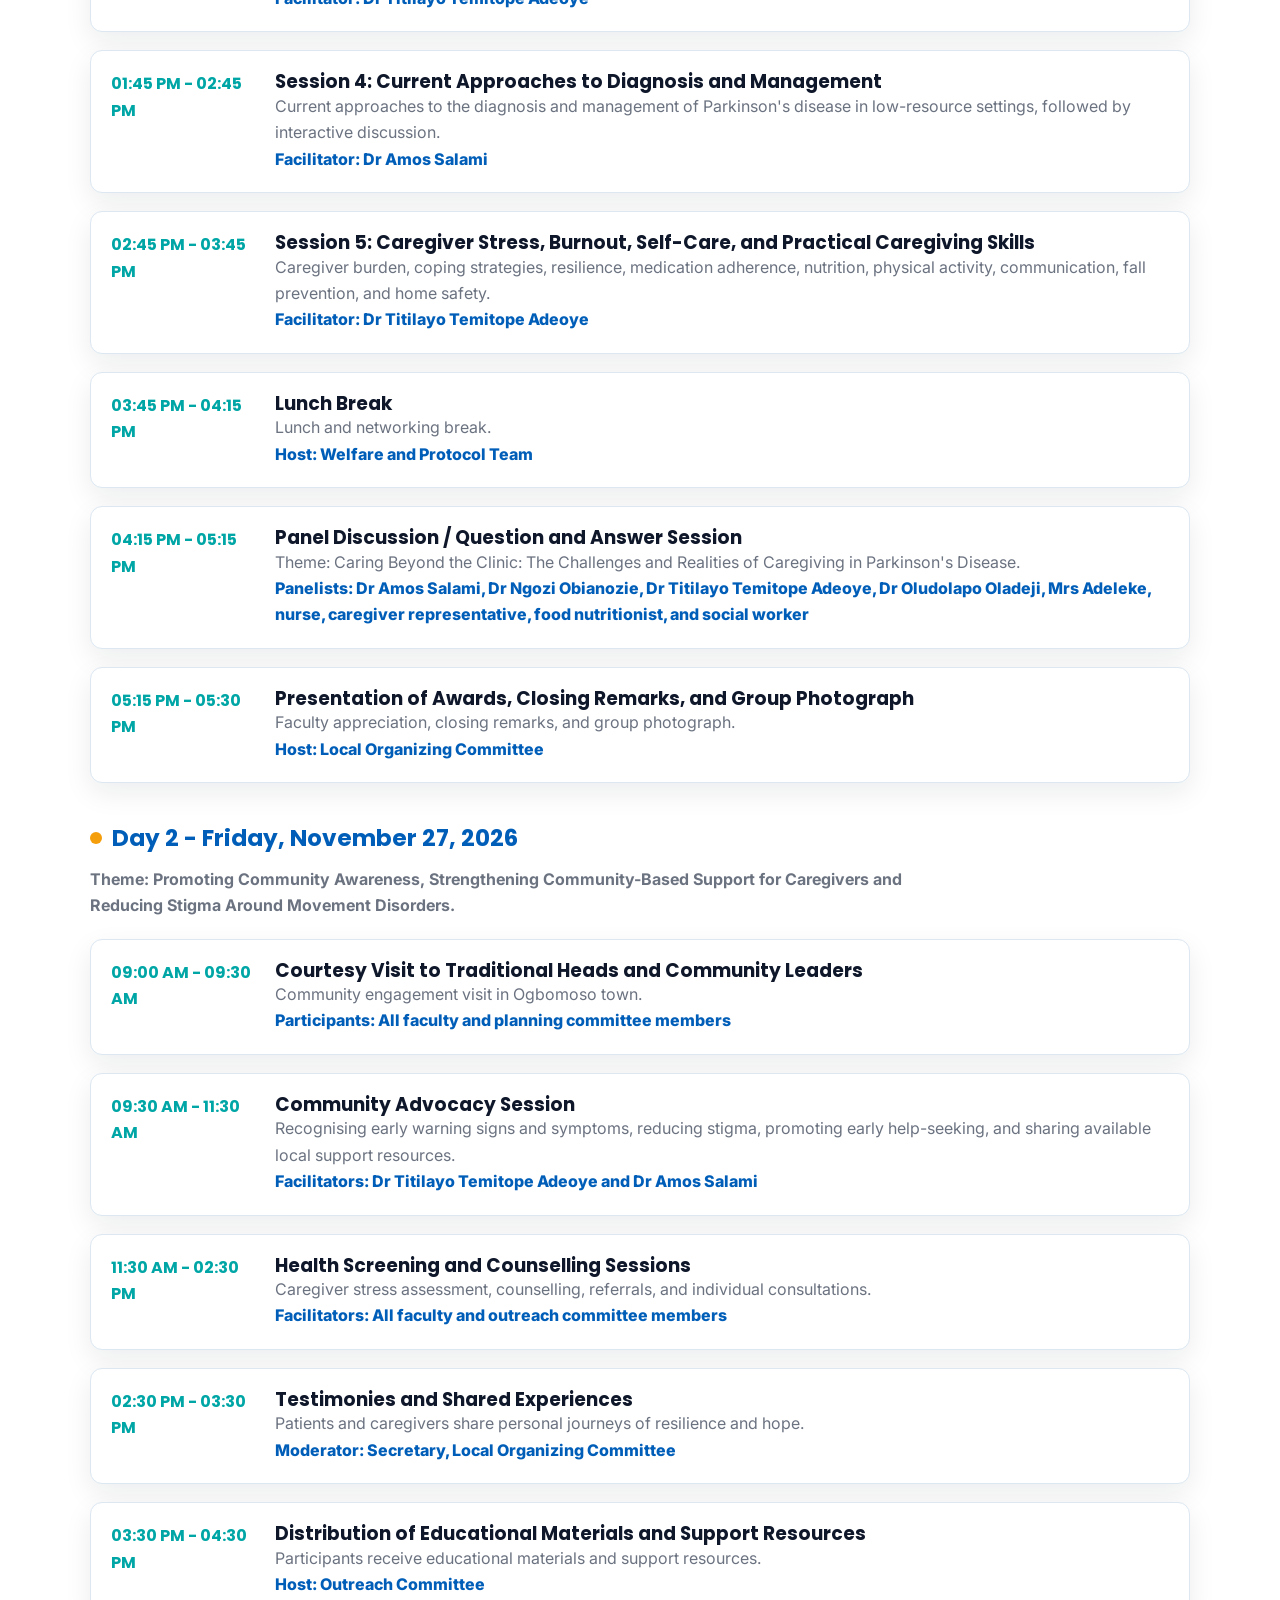
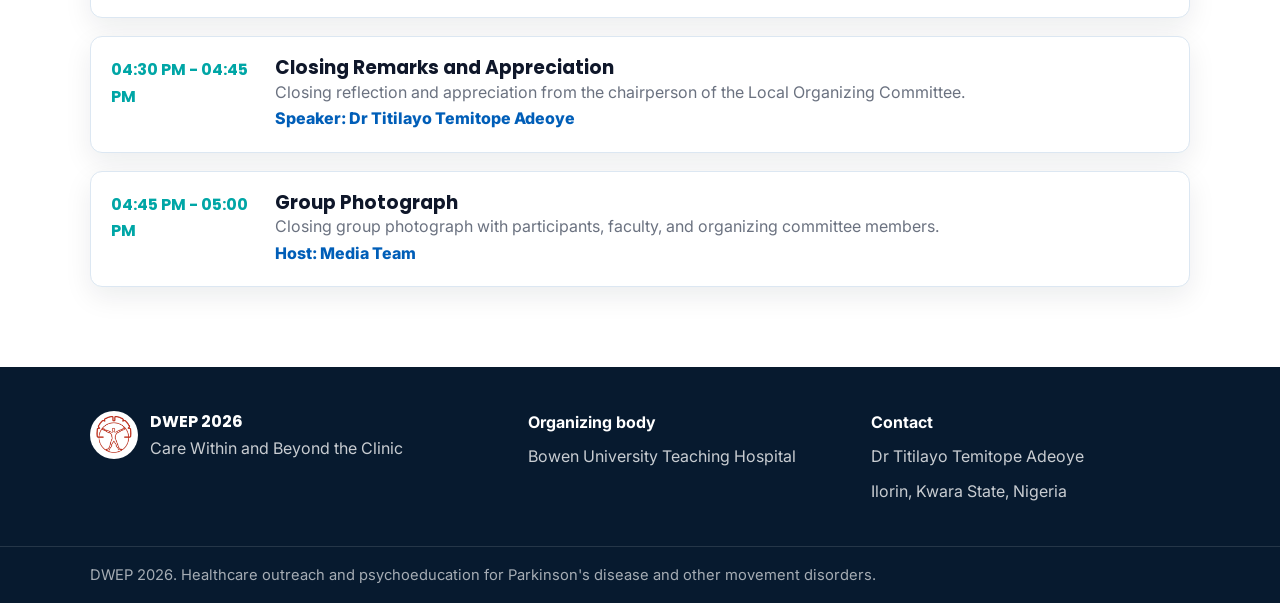
==== commit 214b361c: "Update outreach programme from revised grant" ====
--- a/schedule.html
+++ b/schedule.html
@@ -82,8 +82,8 @@
               <div class="timeline-time">10:15 AM - 11:15 AM</div>
               <div>
                 <h3>Session 1: The Neuroscience of Movement Disorders</h3>
-                <p>What happens in the brain, including basic neurobiology and progression of movement disorders.</p>
-                <span class="timeline-speaker">Facilitator: Prof Oremosun</span>
+                <p>What happens in the brain, including basic neurophysiology and progression of movement disorders.</p>
+                <span class="timeline-speaker">Facilitator: Prof BVO Owoyele</span>
               </div>
             </article>
             <article class="timeline-card">
@@ -91,7 +91,7 @@
               <div>
                 <h3>Session 2: Understanding Parkinson's Disease and Other Movement Disorders</h3>
                 <p>Symptoms, progression, available treatment options, and the importance of multidisciplinary care.</p>
-                <span class="timeline-speaker">Facilitator: Dr Amos Salami</span>
+                <span class="timeline-speaker">Facilitator: Dr Ngozi Obianozie</span>
               </div>
             </article>
             <article class="timeline-card">
@@ -107,19 +107,27 @@
               <div>
                 <h3>Session 3A: Mental Health and Movement Disorders</h3>
                 <p>Depression, anxiety, psychosis, functional movement disorders, drug-induced movement disorders, cognitive symptoms, and help-seeking pathways.</p>
-                <span class="timeline-speaker">Facilitator: Dr Oludolapo Oladeji</span>
+                <span class="timeline-speaker">Facilitator: Dr Titilayo Temitope Adeoye</span>
               </div>
             </article>
             <article class="timeline-card">
               <div class="timeline-time">01:45 PM - 02:45 PM</div>
               <div>
-                <h3>Session 3B: Caregiver Stress, Burnout, Self-Care, and Practical Caregiving Skills</h3>
+                <h3>Session 4: Current Approaches to Diagnosis and Management</h3>
+                <p>Current approaches to the diagnosis and management of Parkinson's disease in low-resource settings, followed by interactive discussion.</p>
+                <span class="timeline-speaker">Facilitator: Dr Amos Salami</span>
+              </div>
+            </article>
+            <article class="timeline-card">
+              <div class="timeline-time">02:45 PM - 03:45 PM</div>
+              <div>
+                <h3>Session 5: Caregiver Stress, Burnout, Self-Care, and Practical Caregiving Skills</h3>
                 <p>Caregiver burden, coping strategies, resilience, medication adherence, nutrition, physical activity, communication, fall prevention, and home safety.</p>
                 <span class="timeline-speaker">Facilitator: Dr Titilayo Temitope Adeoye</span>
               </div>
             </article>
             <article class="timeline-card">
-              <div class="timeline-time">02:45 PM - 03:15 PM</div>
+              <div class="timeline-time">03:45 PM - 04:15 PM</div>
               <div>
                 <h3>Lunch Break</h3>
                 <p>Lunch and networking break.</p>
@@ -127,11 +135,19 @@
               </div>
             </article>
             <article class="timeline-card">
-              <div class="timeline-time">03:15 PM - 04:30 PM</div>
+              <div class="timeline-time">04:15 PM - 05:15 PM</div>
               <div>
                 <h3>Panel Discussion / Question and Answer Session</h3>
-                <p>Theme: Caring Beyond the Clinic. Interactive discussion with the multidisciplinary panel and caregiver representative.</p>
-                <span class="timeline-speaker">Panelists: Dr Amos Salami, Dr Titilayo Temitope Adeoye, Dr Oludolapo Oladeji, physiotherapist, nurse, and caregiver representative</span>
+                <p>Theme: Caring Beyond the Clinic: The Challenges and Realities of Caregiving in Parkinson's Disease.</p>
+                <span class="timeline-speaker">Panelists: Dr Amos Salami, Dr Ngozi Obianozie, Dr Titilayo Temitope Adeoye, Dr Oludolapo Oladeji, Mrs Adeleke, nurse, caregiver representative, food nutritionist, and social worker</span>
+              </div>
+            </article>
+            <article class="timeline-card">
+              <div class="timeline-time">05:15 PM - 05:30 PM</div>
+              <div>
+                <h3>Presentation of Awards, Closing Remarks, and Group Photograph</h3>
+                <p>Faculty appreciation, closing remarks, and group photograph.</p>
+                <span class="timeline-speaker">Host: Local Organizing Committee</span>
               </div>
             </article>
           </div>
@@ -139,6 +155,7 @@
 
         <div class="day-block">
           <h2 class="day-heading">Day 2 - Friday, November 27, 2026</h2>
+          <p class="day-theme">Theme: Promoting Community Awareness, Strengthening Community-Based Support for Caregivers and Reducing Stigma Around Movement Disorders.</p>
           <div class="timeline">
             <article class="timeline-card">
               <div class="timeline-time">09:00 AM - 09:30 AM</div>
@@ -149,15 +166,23 @@
               </div>
             </article>
             <article class="timeline-card">
-              <div class="timeline-time">09:30 AM - 12:30 PM</div>
-              <div>
-                <h3>Mental Health Screening and Counselling Sessions</h3>
+              <div class="timeline-time">09:30 AM - 11:30 AM</div>
+              <div>
+                <h3>Community Advocacy Session</h3>
+                <p>Recognising early warning signs and symptoms, reducing stigma, promoting early help-seeking, and sharing available local support resources.</p>
+                <span class="timeline-speaker">Facilitators: Dr Titilayo Temitope Adeoye and Dr Amos Salami</span>
+              </div>
+            </article>
+            <article class="timeline-card">
+              <div class="timeline-time">11:30 AM - 02:30 PM</div>
+              <div>
+                <h3>Health Screening and Counselling Sessions</h3>
                 <p>Caregiver stress assessment, counselling, referrals, and individual consultations.</p>
                 <span class="timeline-speaker">Facilitators: All faculty and outreach committee members</span>
               </div>
             </article>
             <article class="timeline-card">
-              <div class="timeline-time">12:30 PM - 02:30 PM</div>
+              <div class="timeline-time">02:30 PM - 03:30 PM</div>
               <div>
                 <h3>Testimonies and Shared Experiences</h3>
                 <p>Patients and caregivers share personal journeys of resilience and hope.</p>
@@ -165,15 +190,7 @@
               </div>
             </article>
             <article class="timeline-card">
-              <div class="timeline-time">02:30 PM - 03:30 PM</div>
-              <div>
-                <h3>Community Advocacy Session</h3>
-                <p>Reducing stigma surrounding movement disorders, promoting early help-seeking, and sharing available local support resources.</p>
-                <span class="timeline-speaker">Facilitators: Dr Titilayo Temitope Adeoye and Dr Oludolapo Oladeji</span>
-              </div>
-            </article>
-            <article class="timeline-card">
-              <div class="timeline-time">03:30 PM - 04:00 PM</div>
+              <div class="timeline-time">03:30 PM - 04:30 PM</div>
               <div>
                 <h3>Distribution of Educational Materials and Support Resources</h3>
                 <p>Participants receive educational materials and support resources.</p>
@@ -181,7 +198,7 @@
               </div>
             </article>
             <article class="timeline-card">
-              <div class="timeline-time">04:00 PM - 04:10 PM</div>
+              <div class="timeline-time">04:30 PM - 04:45 PM</div>
               <div>
                 <h3>Closing Remarks and Appreciation</h3>
                 <p>Closing reflection and appreciation from the chairperson of the Local Organizing Committee.</p>
@@ -189,7 +206,7 @@
               </div>
             </article>
             <article class="timeline-card">
-              <div class="timeline-time">04:10 PM - 04:15 PM</div>
+              <div class="timeline-time">04:45 PM - 05:00 PM</div>
               <div>
                 <h3>Group Photograph</h3>
                 <p>Closing group photograph with participants, faculty, and organizing committee members.</p>
--- a/main.css
+++ b/main.css
@@ -692,6 +692,13 @@
   content: "";
 }
 
+.day-theme {
+  max-width: 820px;
+  margin: -4px 0 20px;
+  color: var(--muted);
+  font-weight: 700;
+}
+
 .timeline-card {
   display: grid;
   gap: 14px;
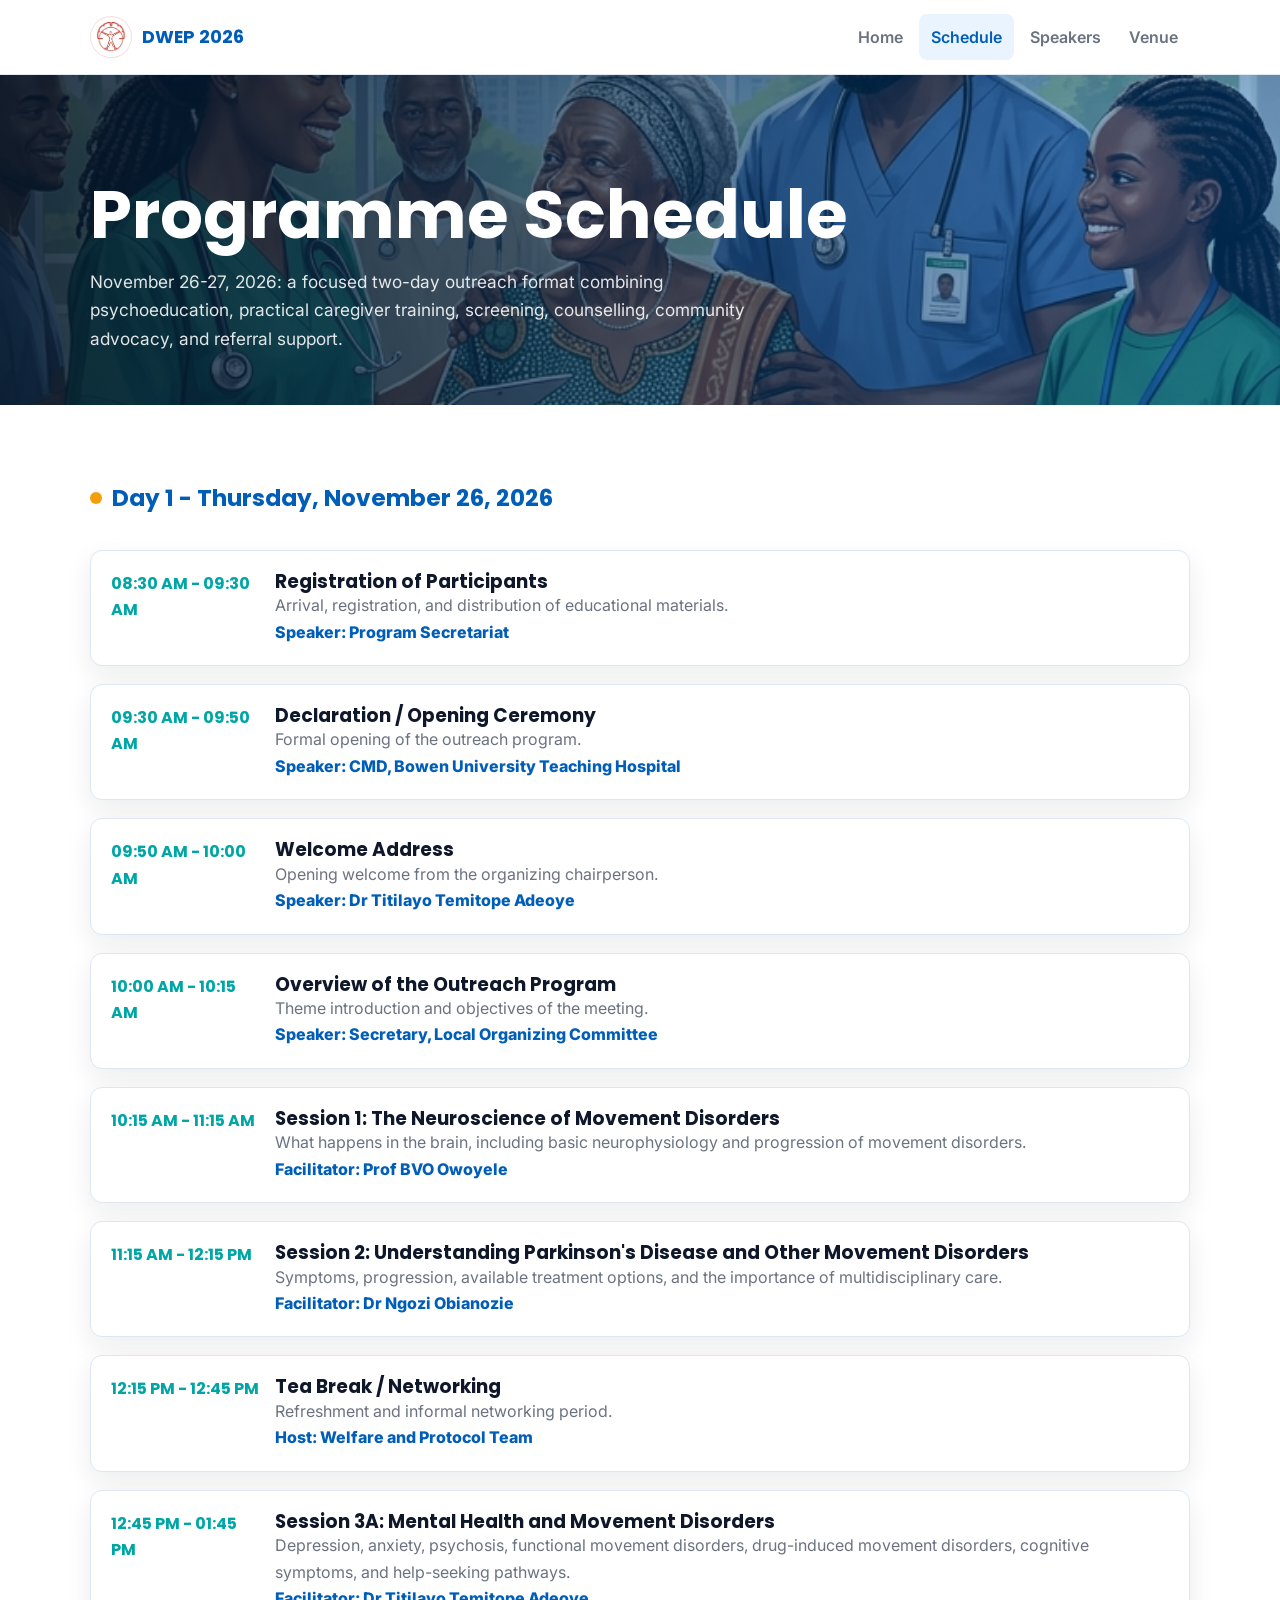
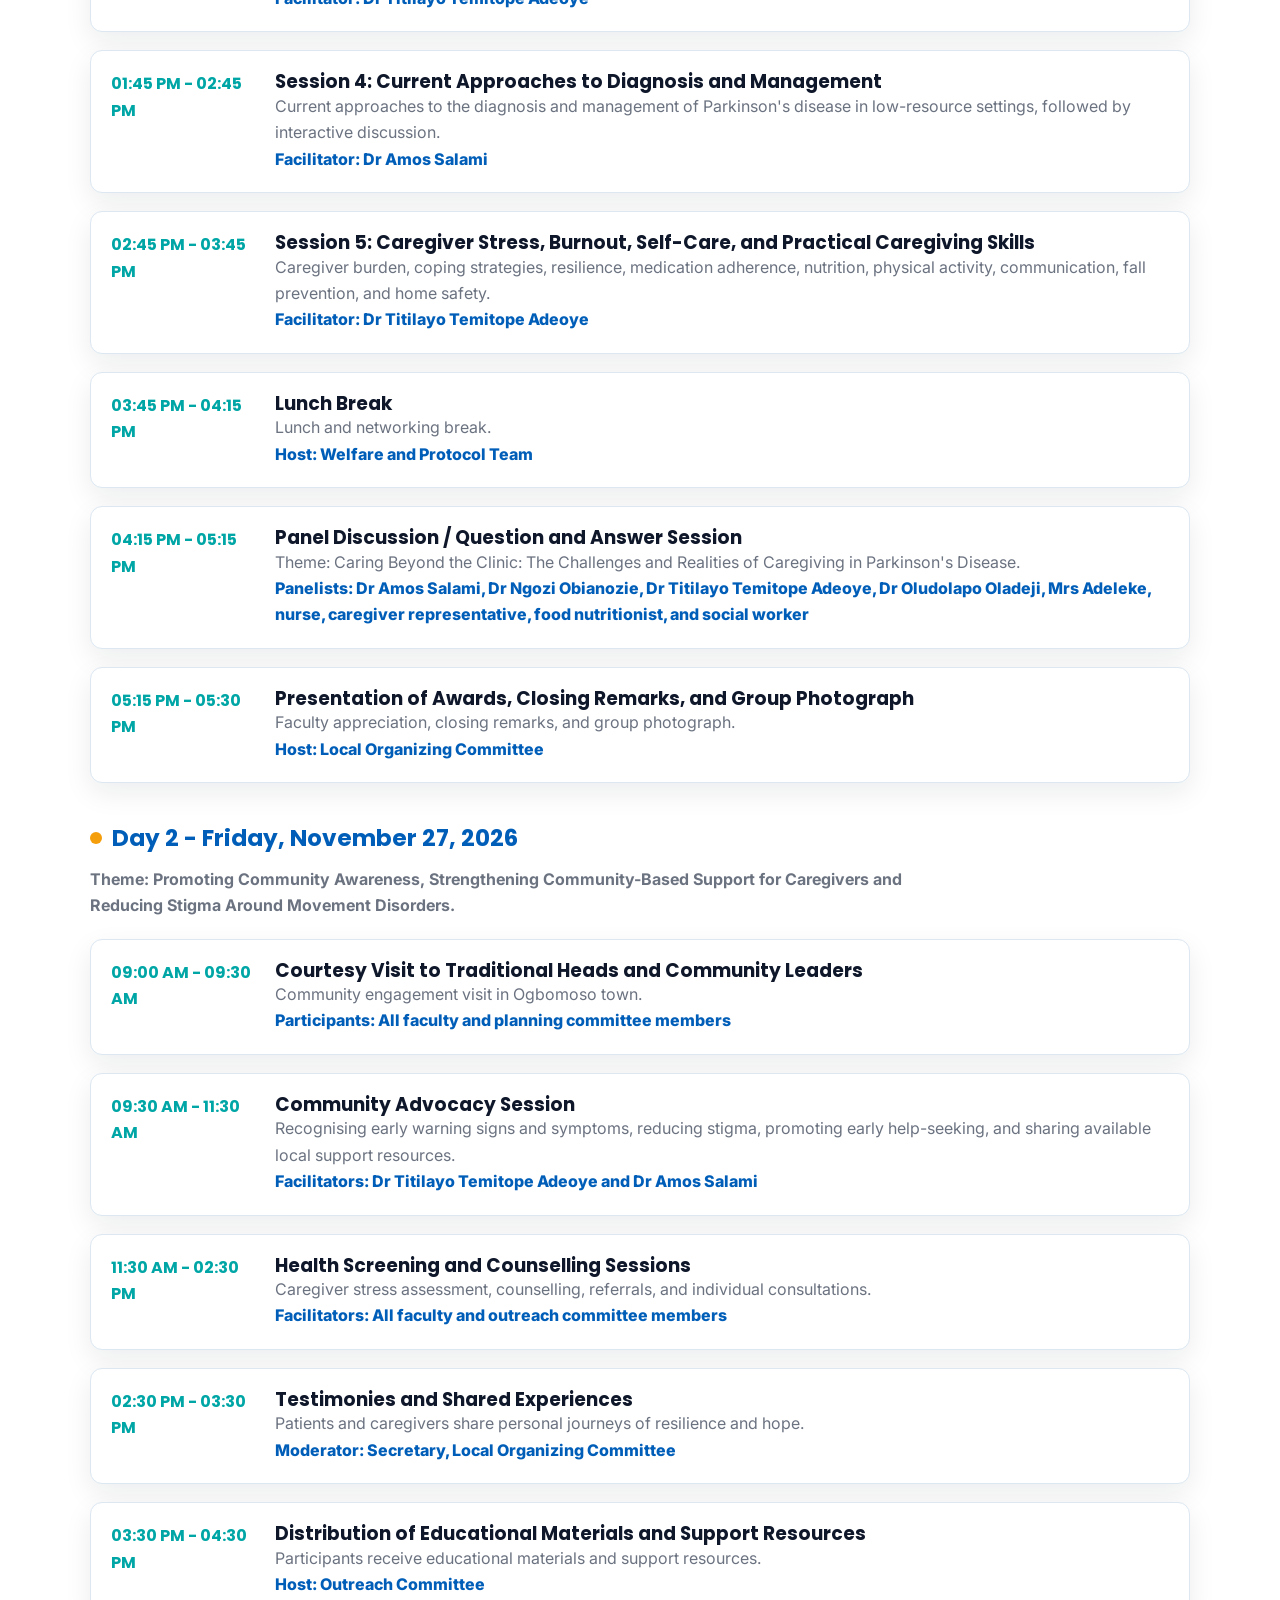
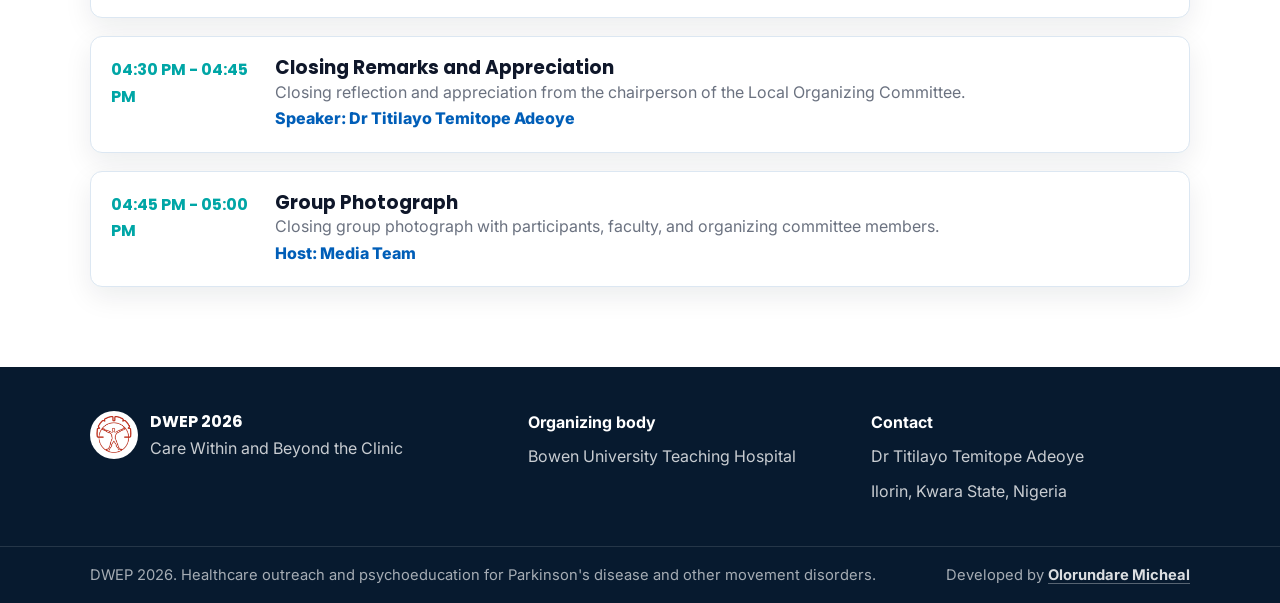
==== commit 3145f374: "Add developer footer credit" ====
--- a/schedule.html
+++ b/schedule.html
@@ -241,7 +241,10 @@
       </div>
     </div>
     <div class="footer-bottom">
-      <div class="container">DWEP 2026. Healthcare outreach and psychoeducation for Parkinson's disease and other movement disorders.</div>
+      <div class="container footer-bottom-row">
+        <span>DWEP 2026. Healthcare outreach and psychoeducation for Parkinson's disease and other movement disorders.</span>
+        <span>Developed by <a href="https://www.olorundaremicheal.vercel.app" target="_blank" rel="noopener noreferrer">Olorundare Micheal</a></span>
+      </div>
     </div>
   </footer>
 
--- a/main.css
+++ b/main.css
@@ -895,6 +895,27 @@
   font-size: 0.92rem;
 }
 
+.footer-bottom-row {
+  display: flex;
+  flex-wrap: wrap;
+  gap: 8px 18px;
+  align-items: center;
+  justify-content: space-between;
+}
+
+.footer-bottom a {
+  color: rgba(255, 255, 255, 0.86);
+  font-weight: 700;
+  text-decoration: underline;
+  text-decoration-color: rgba(255, 255, 255, 0.32);
+  text-underline-offset: 3px;
+}
+
+.footer-bottom a:hover,
+.footer-bottom a:focus-visible {
+  color: var(--white);
+}
+
 @keyframes slideUp {
   from {
     opacity: 0;
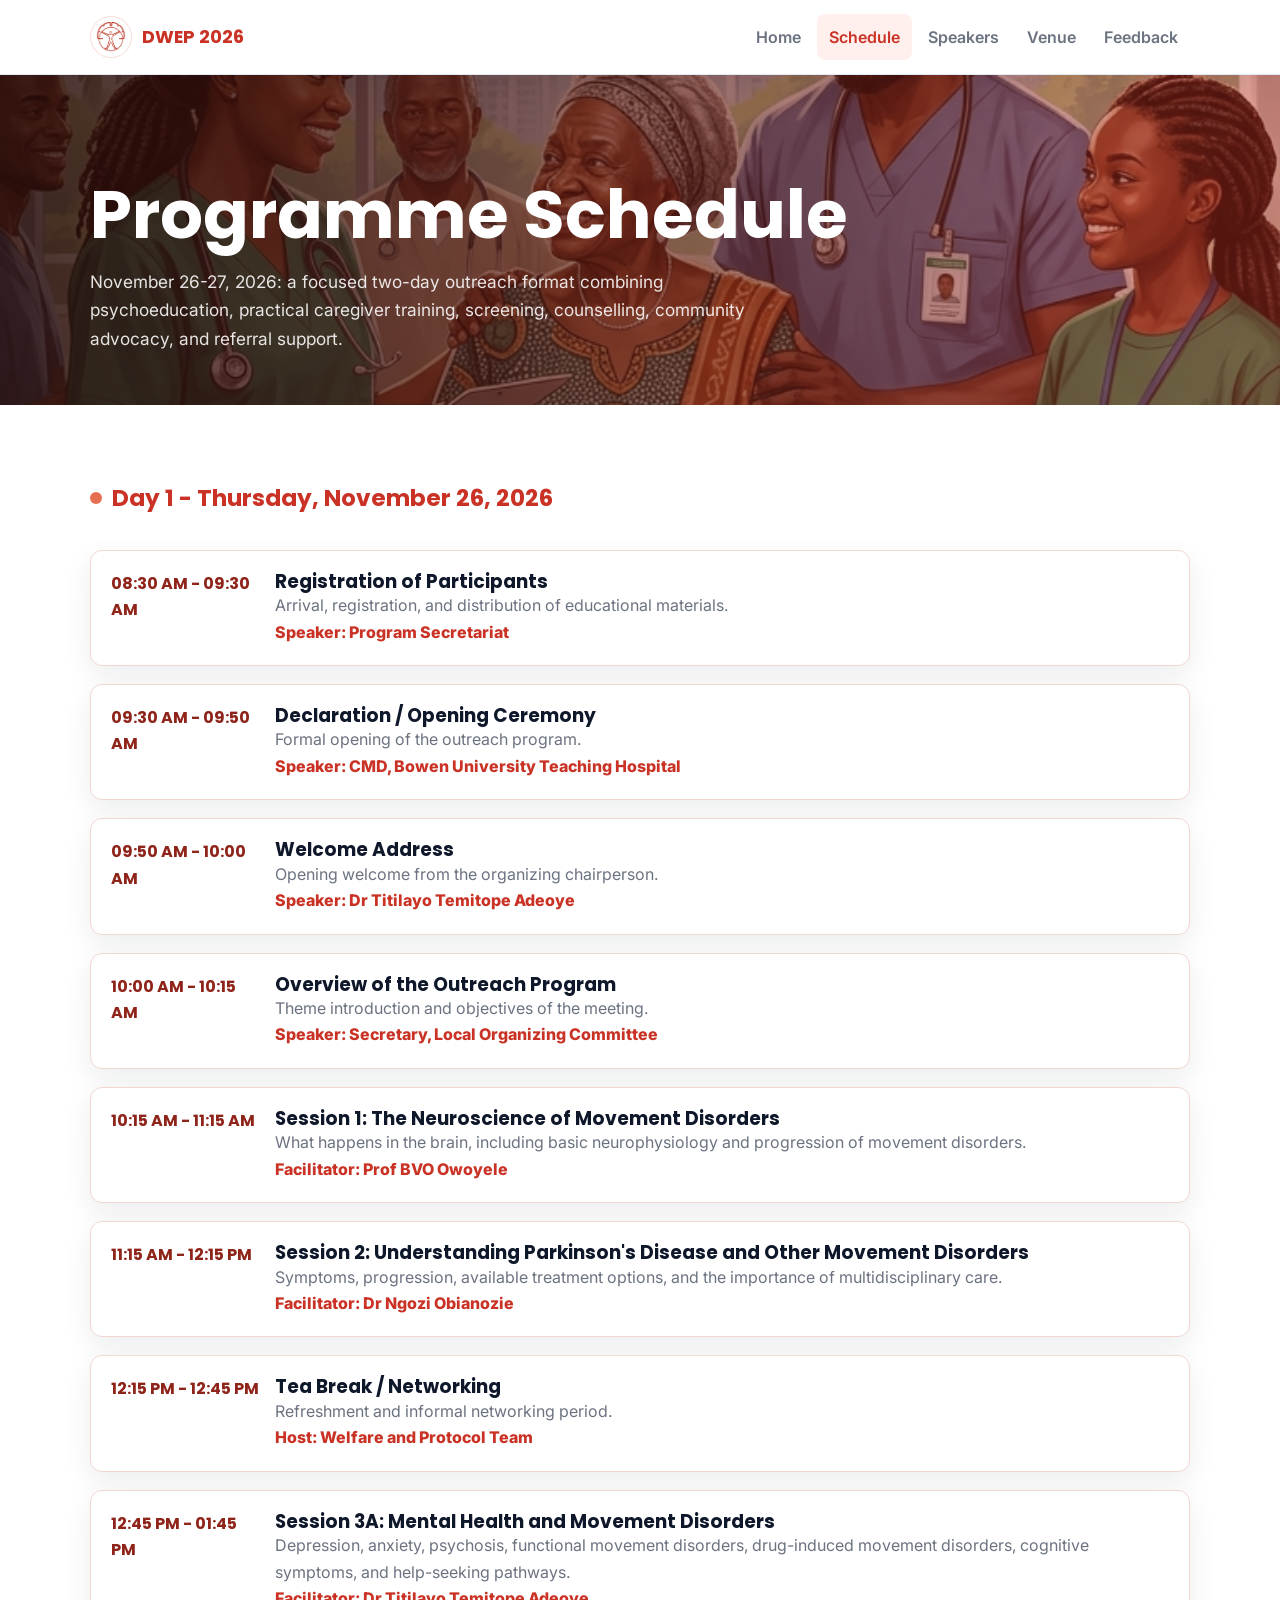
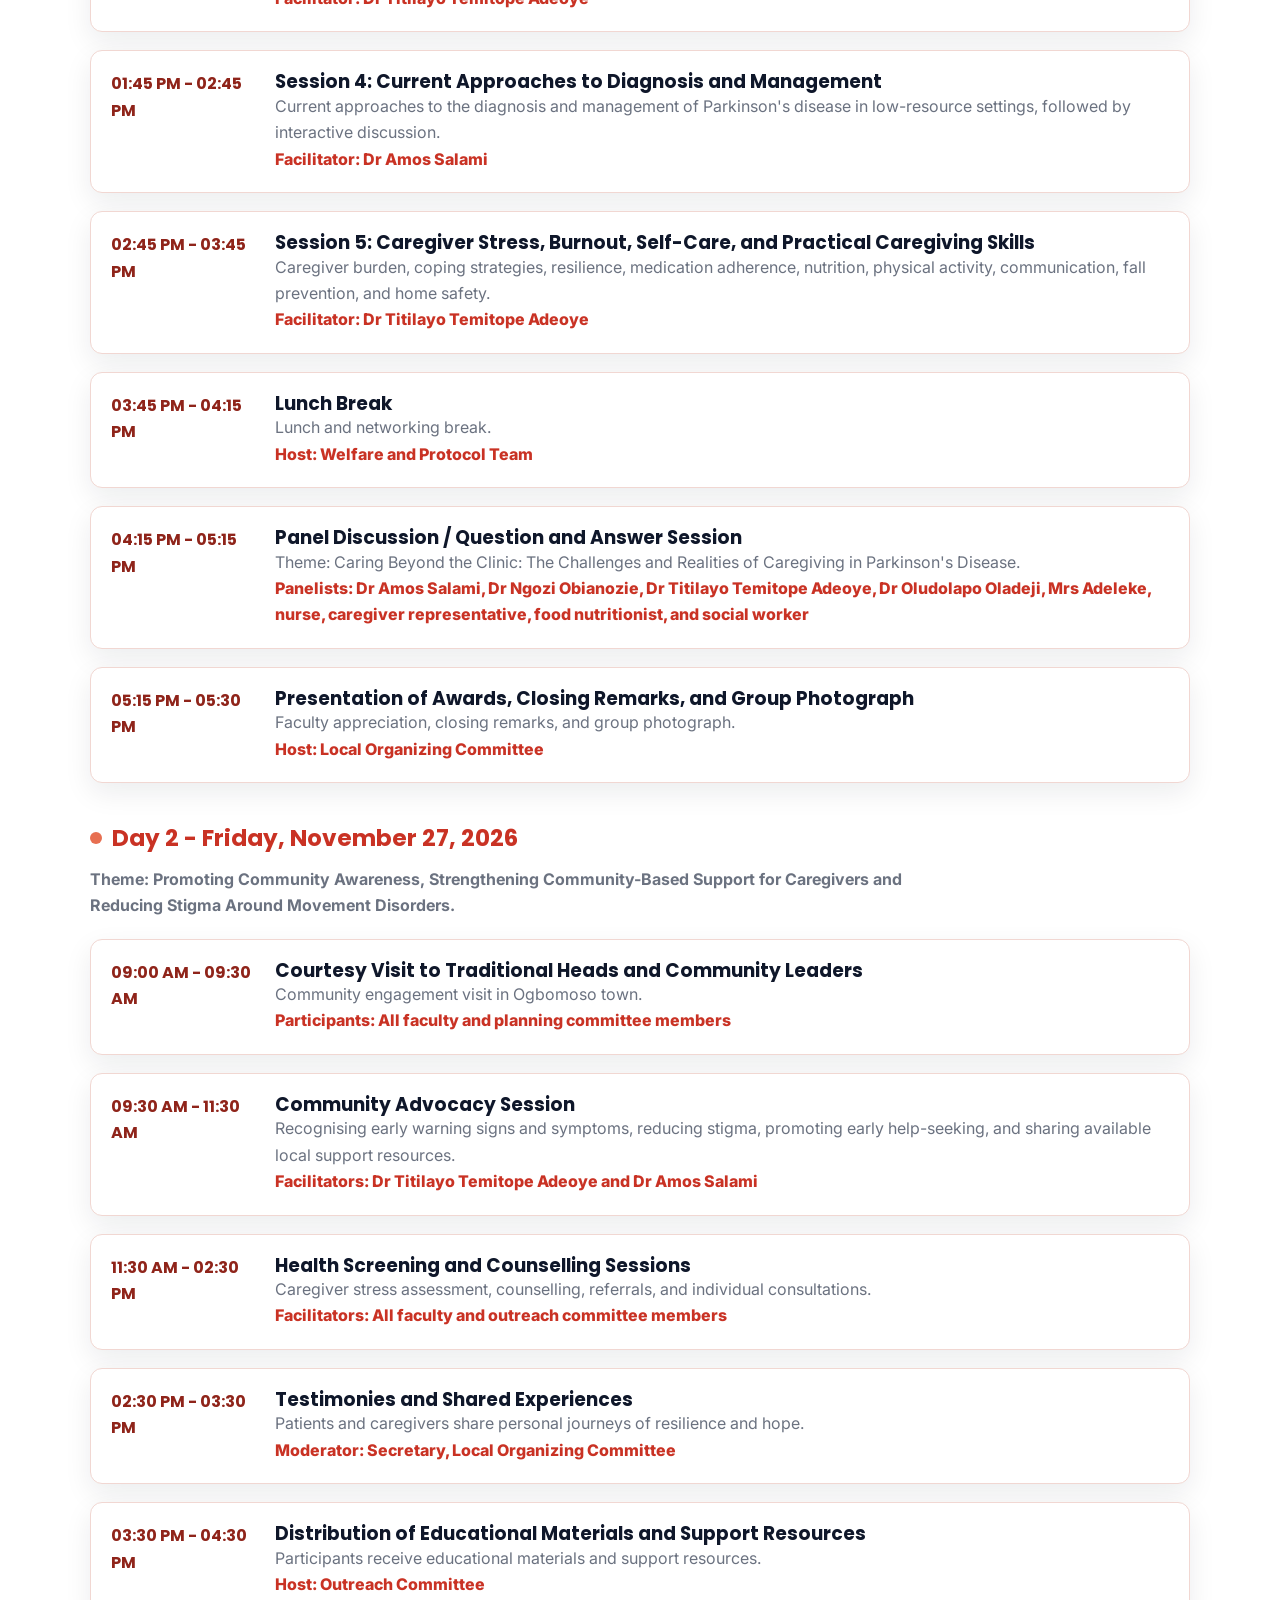
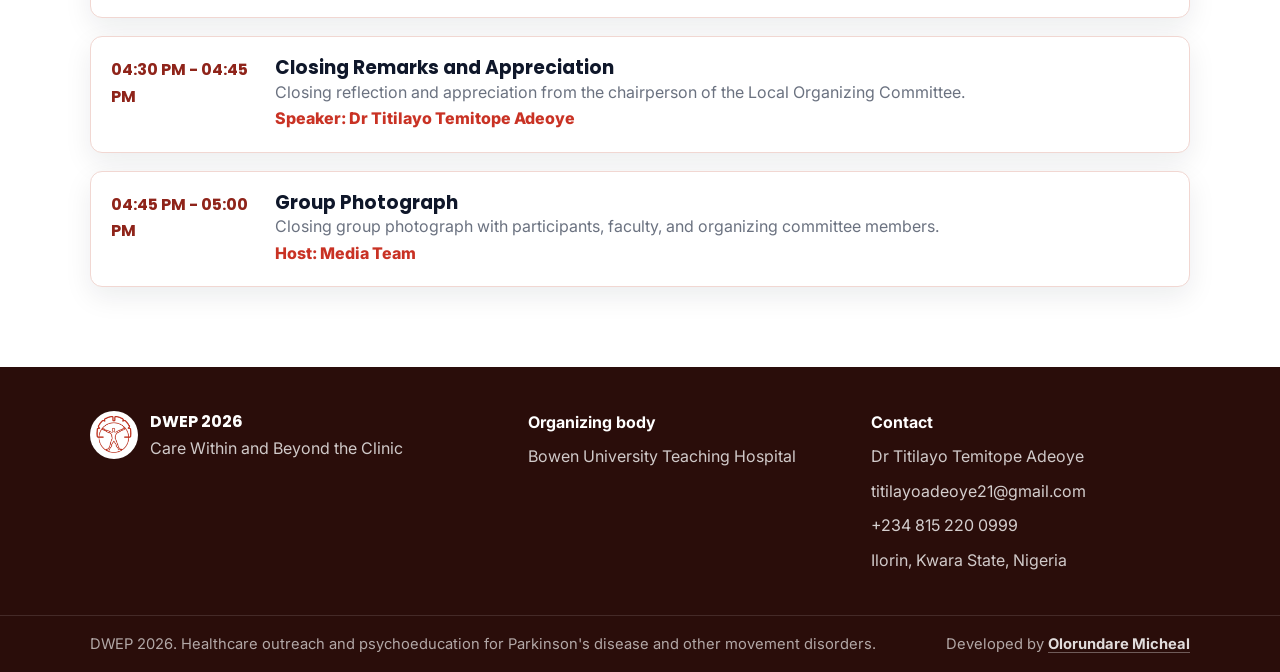
==== commit f30cf180: "Apply client review updates" ====
--- a/schedule.html
+++ b/schedule.html
@@ -29,6 +29,7 @@
         <a class="nav-link active" href="schedule.html">Schedule</a>
         <a class="nav-link" href="speakers.html">Speakers</a>
         <a class="nav-link" href="venue.html">Venue</a>
+        <a class="nav-link" href="index.html#feedback">Feedback</a>
       </nav>
     </div>
   </header>
@@ -237,6 +238,8 @@
       <div class="footer-meta">
         <strong>Contact</strong>
         <span>Dr Titilayo Temitope Adeoye</span>
+        <a href="mailto:titilayoadeoye21@gmail.com">titilayoadeoye21@gmail.com</a>
+        <a href="tel:+2348152200999">+234 815 220 0999</a>
         <span>Ilorin, Kwara State, Nigeria</span>
       </div>
     </div>
--- a/main.css
+++ b/main.css
@@ -1,15 +1,16 @@
 :root {
-  --primary: #005EB8;
-  --secondary: #00A6A6;
-  --accent: #F59E0B;
-  --bg: #F7FAFC;
+  --primary: #C93224;
+  --secondary: #8F241A;
+  --accent: #E76F51;
+  --bg: #FFF8F6;
   --text: #1F2937;
   --muted: #6B7280;
   --white: #FFFFFF;
   --ink: #0F172A;
-  --line: #DCE7F2;
-  --soft-blue: #EAF4FF;
-  --soft-teal: #E6FAFA;
+  --line: #F1D7D2;
+  --soft-blue: #FFF0ED;
+  --soft-teal: #FCE5DF;
+  --footer-dark: #2A0D0A;
   --shadow: 0 18px 45px rgba(15, 23, 42, 0.1);
   --shadow-soft: 0 10px 28px rgba(15, 23, 42, 0.08);
   --radius: 12px;
@@ -101,7 +102,7 @@
 }
 
 .section-muted {
-  background: linear-gradient(180deg, #F7FAFC 0%, #EEF8F8 100%);
+  background: linear-gradient(180deg, #FFF8F6 0%, #FBEDEA 100%);
 }
 
 .section-header {
@@ -270,7 +271,7 @@
   inset: 0;
   z-index: -1;
   background:
-    linear-gradient(90deg, rgba(5, 24, 44, 0.88) 0%, rgba(4, 45, 74, 0.68) 48%, rgba(0, 94, 184, 0.18) 100%),
+    linear-gradient(90deg, rgba(42, 13, 10, 0.9) 0%, rgba(92, 25, 18, 0.68) 48%, rgba(201, 50, 36, 0.18) 100%),
     linear-gradient(180deg, rgba(15, 23, 42, 0.18) 0%, rgba(15, 23, 42, 0.78) 100%);
   content: "";
 }
@@ -385,7 +386,7 @@
 
 .btn-primary:hover,
 .btn-primary:focus-visible {
-  background: #FDBA2D;
+  background: #F08A70;
 }
 
 .btn-secondary {
@@ -595,7 +596,7 @@
   position: relative;
   overflow: hidden;
   border-radius: var(--radius);
-  background: linear-gradient(135deg, var(--primary), #053D75 58%, var(--secondary));
+  background: linear-gradient(135deg, var(--primary), #7E1D14 58%, var(--secondary));
   color: var(--white);
   box-shadow: var(--shadow);
 }
@@ -644,7 +645,7 @@
   position: absolute;
   inset: 0;
   z-index: -1;
-  background: linear-gradient(90deg, rgba(5, 24, 44, 0.84), rgba(0, 94, 184, 0.42));
+  background: linear-gradient(90deg, rgba(42, 13, 10, 0.84), rgba(201, 50, 36, 0.42));
   content: "";
 }
 
@@ -752,6 +753,65 @@
 
 .detail-card span {
   color: var(--muted);
+}
+
+.detail-card a {
+  overflow-wrap: anywhere;
+  color: var(--primary);
+  font-weight: 800;
+}
+
+.feedback-layout {
+  display: grid;
+  gap: 28px;
+  align-items: start;
+}
+
+.feedback-form {
+  display: grid;
+  gap: 16px;
+  padding: 24px;
+}
+
+.feedback-form label {
+  display: grid;
+  gap: 7px;
+  color: var(--text);
+  font-weight: 800;
+}
+
+.feedback-form input,
+.feedback-form select,
+.feedback-form textarea {
+  width: 100%;
+  border: 1px solid var(--line);
+  border-radius: var(--radius-sm);
+  background: var(--white);
+  color: var(--text);
+  padding: 12px 13px;
+  outline: none;
+  transition: border-color 180ms ease, box-shadow 180ms ease;
+}
+
+.feedback-form input:focus,
+.feedback-form select:focus,
+.feedback-form textarea:focus {
+  border-color: var(--primary);
+  box-shadow: 0 0 0 4px rgba(201, 50, 36, 0.12);
+}
+
+.feedback-form textarea {
+  resize: vertical;
+}
+
+.form-note {
+  color: var(--muted);
+  font-size: 0.94rem;
+}
+
+.form-note a {
+  color: var(--primary);
+  font-weight: 800;
 }
 
 .venue-layout {
@@ -794,7 +854,7 @@
   border: 0;
   border-radius: var(--radius);
   background:
-    linear-gradient(135deg, rgba(0, 94, 184, 0.12), rgba(0, 166, 166, 0.18)),
+    linear-gradient(135deg, rgba(201, 50, 36, 0.14), rgba(143, 36, 26, 0.2)),
     url("assets/images/venue-hospital.png") center / cover;
   box-shadow: var(--shadow-soft);
 }
@@ -838,7 +898,7 @@
 }
 
 .site-footer {
-  background: #071A2F;
+  background: var(--footer-dark);
   color: rgba(255, 255, 255, 0.78);
 }
 
@@ -885,6 +945,16 @@
 }
 
 .footer-meta strong {
+  color: var(--white);
+}
+
+.footer-meta a {
+  overflow-wrap: anywhere;
+  color: rgba(255, 255, 255, 0.8);
+}
+
+.footer-meta a:hover,
+.footer-meta a:focus-visible {
   color: var(--white);
 }
 
@@ -990,7 +1060,8 @@
   }
 
   .about-layout,
-  .venue-layout {
+  .venue-layout,
+  .feedback-layout {
     grid-template-columns: 1.05fr 0.95fr;
   }
 
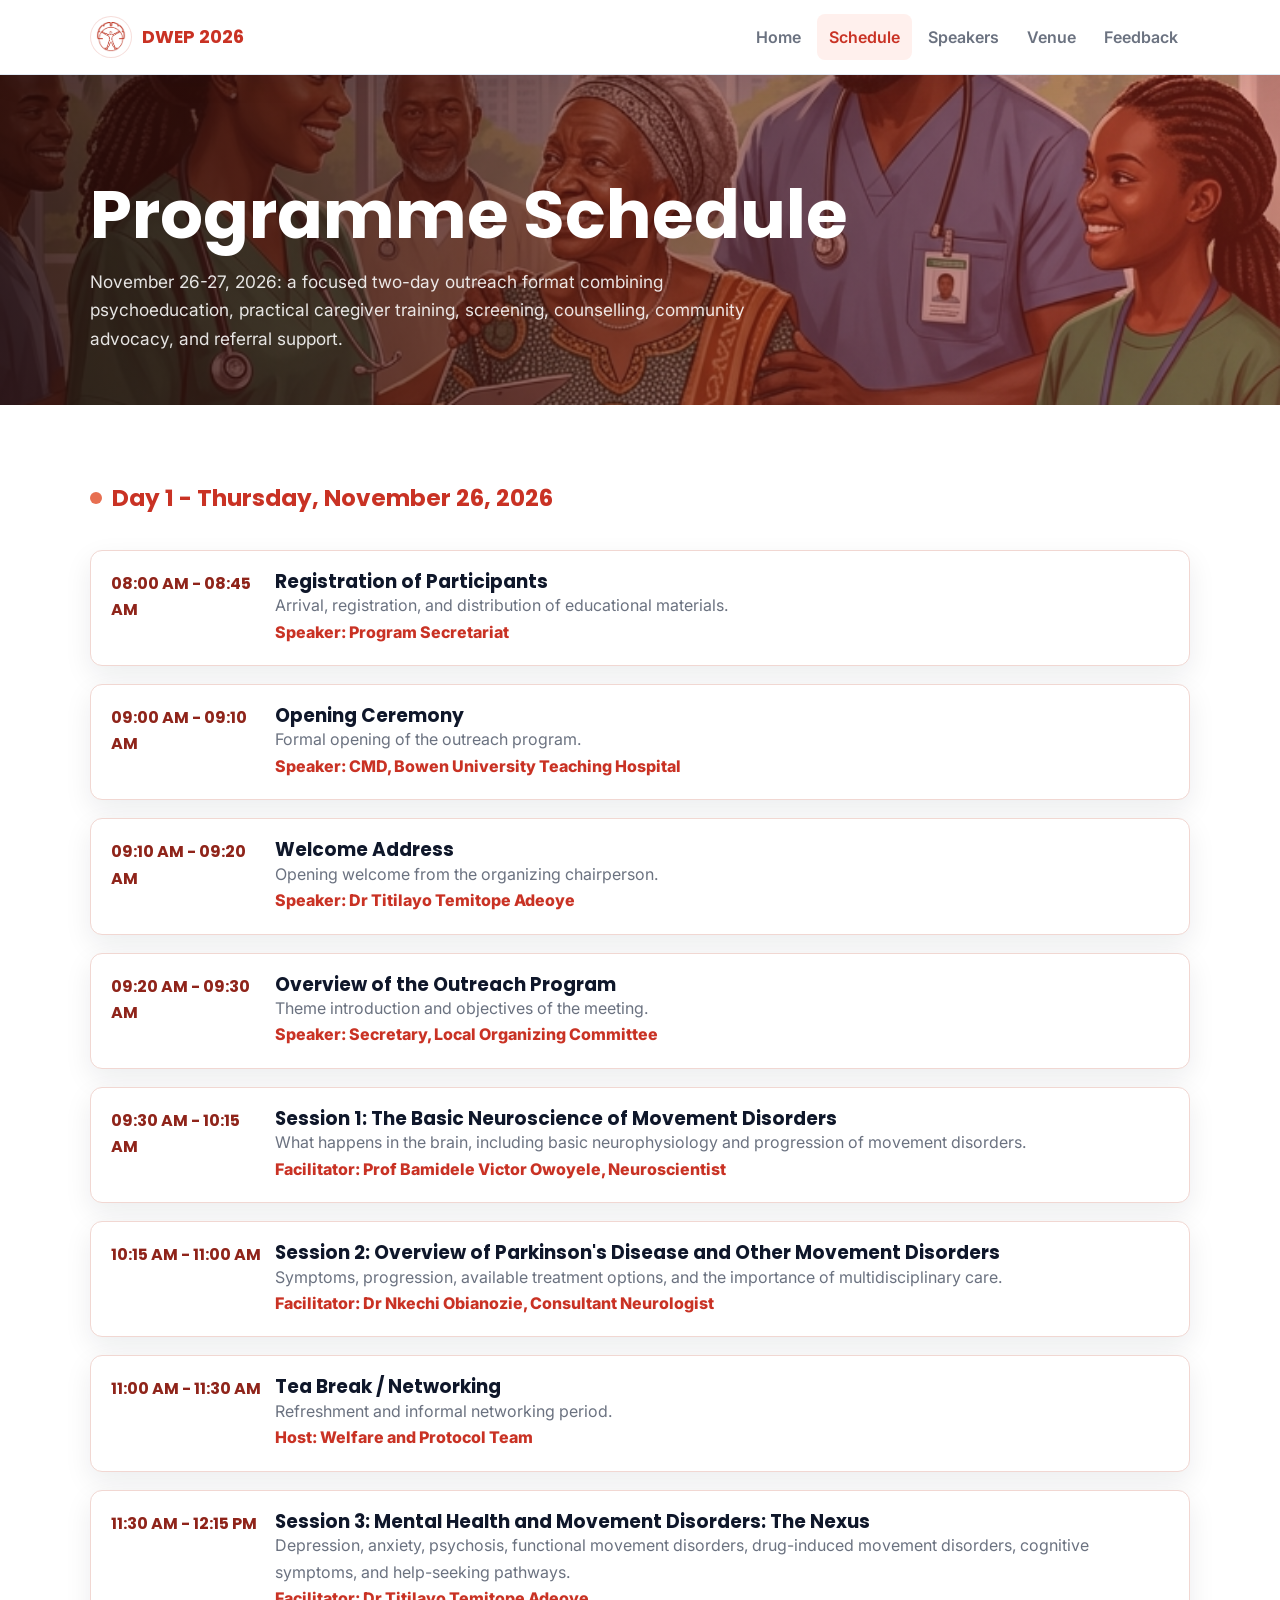
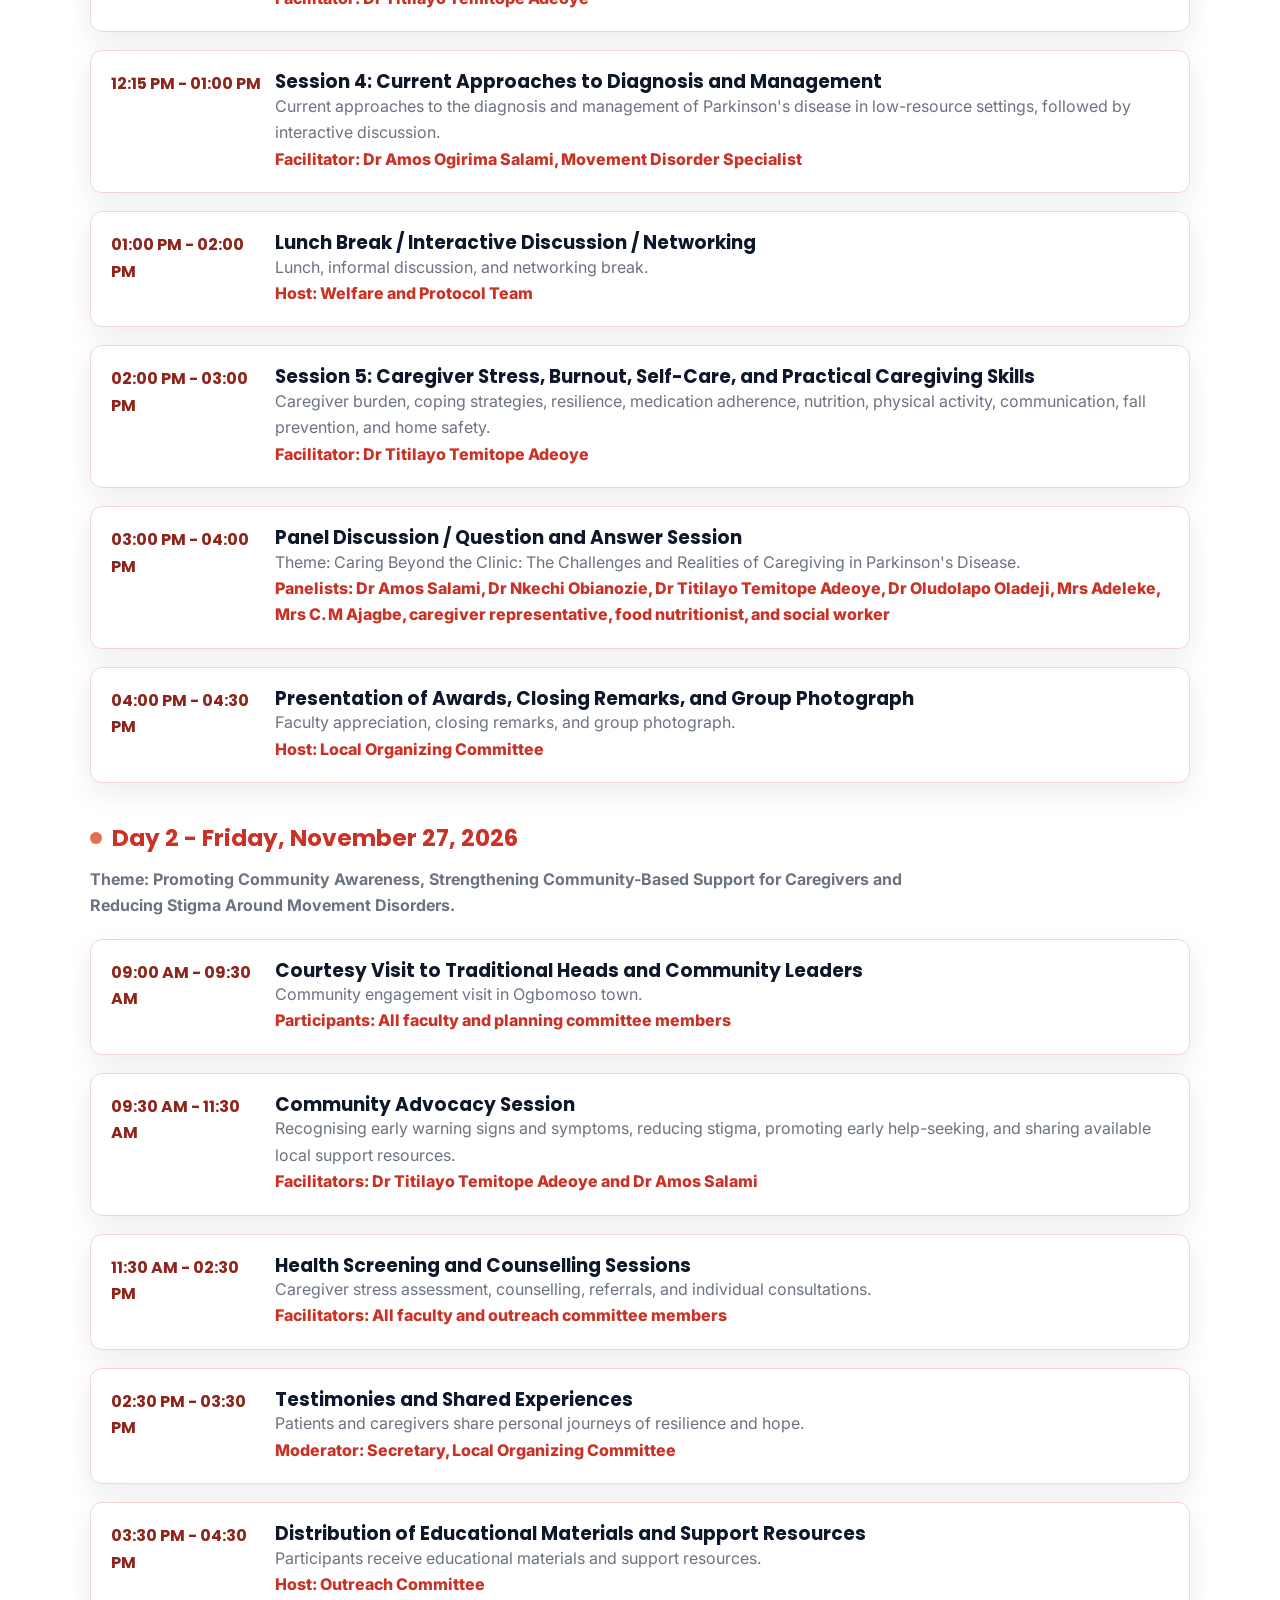
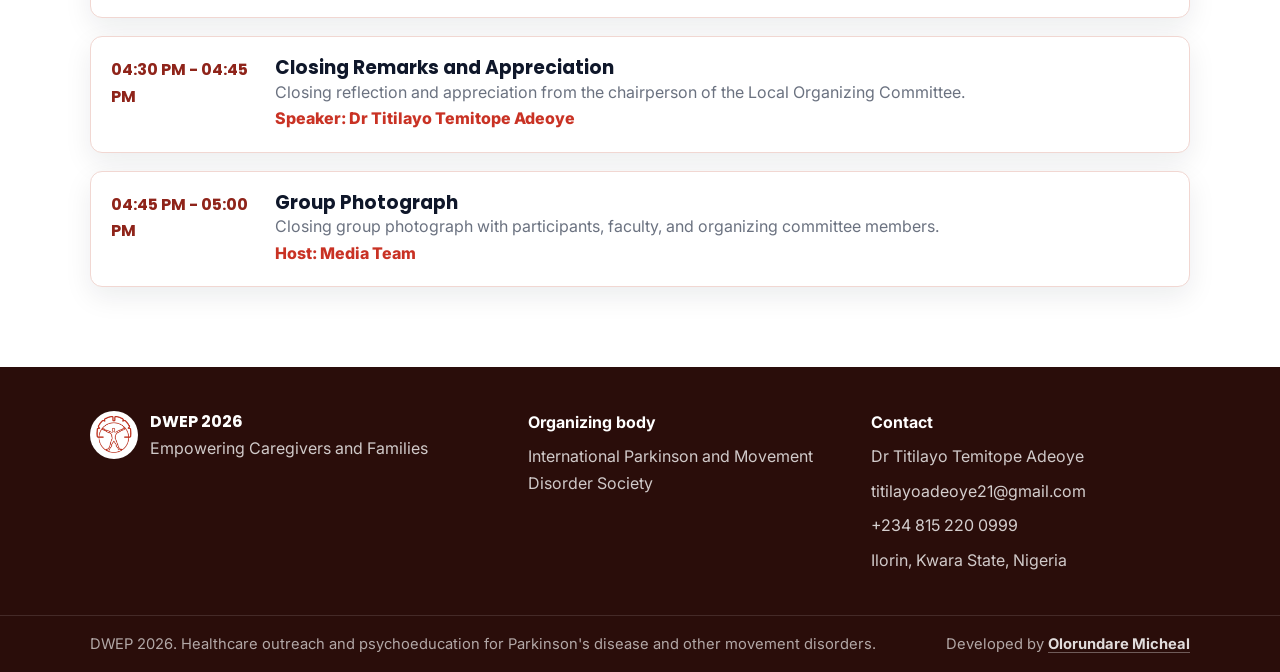
==== commit 0857f8d0: "Apply latest outreach proposal updates" ====
--- a/schedule.html
+++ b/schedule.html
@@ -8,6 +8,7 @@
   <link rel="preconnect" href="https://fonts.googleapis.com">
   <link rel="preconnect" href="https://fonts.gstatic.com" crossorigin>
   <link href="https://fonts.googleapis.com/css2?family=Inter:wght@400;500;700;800&family=Poppins:wght@600;700&display=swap" rel="stylesheet">
+  <link rel="icon" type="image/png" href="assets/images/ipmds_logo.png">
   <link rel="stylesheet" href="main.css">
 </head>
 <body>
@@ -48,7 +49,7 @@
           <h2 class="day-heading">Day 1 - Thursday, November 26, 2026</h2>
           <div class="timeline">
             <article class="timeline-card">
-              <div class="timeline-time">08:30 AM - 09:30 AM</div>
+              <div class="timeline-time">08:00 AM - 08:45 AM</div>
               <div>
                 <h3>Registration of Participants</h3>
                 <p>Arrival, registration, and distribution of educational materials.</p>
@@ -56,15 +57,15 @@
               </div>
             </article>
             <article class="timeline-card">
-              <div class="timeline-time">09:30 AM - 09:50 AM</div>
-              <div>
-                <h3>Declaration / Opening Ceremony</h3>
+              <div class="timeline-time">09:00 AM - 09:10 AM</div>
+              <div>
+                <h3>Opening Ceremony</h3>
                 <p>Formal opening of the outreach program.</p>
                 <span class="timeline-speaker">Speaker: CMD, Bowen University Teaching Hospital</span>
               </div>
             </article>
             <article class="timeline-card">
-              <div class="timeline-time">09:50 AM - 10:00 AM</div>
+              <div class="timeline-time">09:10 AM - 09:20 AM</div>
               <div>
                 <h3>Welcome Address</h3>
                 <p>Opening welcome from the organizing chairperson.</p>
@@ -72,7 +73,7 @@
               </div>
             </article>
             <article class="timeline-card">
-              <div class="timeline-time">10:00 AM - 10:15 AM</div>
+              <div class="timeline-time">09:20 AM - 09:30 AM</div>
               <div>
                 <h3>Overview of the Outreach Program</h3>
                 <p>Theme introduction and objectives of the meeting.</p>
@@ -80,23 +81,23 @@
               </div>
             </article>
             <article class="timeline-card">
-              <div class="timeline-time">10:15 AM - 11:15 AM</div>
-              <div>
-                <h3>Session 1: The Neuroscience of Movement Disorders</h3>
+              <div class="timeline-time">09:30 AM - 10:15 AM</div>
+              <div>
+                <h3>Session 1: The Basic Neuroscience of Movement Disorders</h3>
                 <p>What happens in the brain, including basic neurophysiology and progression of movement disorders.</p>
-                <span class="timeline-speaker">Facilitator: Prof BVO Owoyele</span>
-              </div>
-            </article>
-            <article class="timeline-card">
-              <div class="timeline-time">11:15 AM - 12:15 PM</div>
-              <div>
-                <h3>Session 2: Understanding Parkinson's Disease and Other Movement Disorders</h3>
+                <span class="timeline-speaker">Facilitator: Prof Bamidele Victor Owoyele, Neuroscientist</span>
+              </div>
+            </article>
+            <article class="timeline-card">
+              <div class="timeline-time">10:15 AM - 11:00 AM</div>
+              <div>
+                <h3>Session 2: Overview of Parkinson's Disease and Other Movement Disorders</h3>
                 <p>Symptoms, progression, available treatment options, and the importance of multidisciplinary care.</p>
-                <span class="timeline-speaker">Facilitator: Dr Ngozi Obianozie</span>
-              </div>
-            </article>
-            <article class="timeline-card">
-              <div class="timeline-time">12:15 PM - 12:45 PM</div>
+                <span class="timeline-speaker">Facilitator: Dr Nkechi Obianozie, Consultant Neurologist</span>
+              </div>
+            </article>
+            <article class="timeline-card">
+              <div class="timeline-time">11:00 AM - 11:30 AM</div>
               <div>
                 <h3>Tea Break / Networking</h3>
                 <p>Refreshment and informal networking period.</p>
@@ -104,23 +105,31 @@
               </div>
             </article>
             <article class="timeline-card">
-              <div class="timeline-time">12:45 PM - 01:45 PM</div>
-              <div>
-                <h3>Session 3A: Mental Health and Movement Disorders</h3>
+              <div class="timeline-time">11:30 AM - 12:15 PM</div>
+              <div>
+                <h3>Session 3: Mental Health and Movement Disorders: The Nexus</h3>
                 <p>Depression, anxiety, psychosis, functional movement disorders, drug-induced movement disorders, cognitive symptoms, and help-seeking pathways.</p>
                 <span class="timeline-speaker">Facilitator: Dr Titilayo Temitope Adeoye</span>
               </div>
             </article>
             <article class="timeline-card">
-              <div class="timeline-time">01:45 PM - 02:45 PM</div>
+              <div class="timeline-time">12:15 PM - 01:00 PM</div>
               <div>
                 <h3>Session 4: Current Approaches to Diagnosis and Management</h3>
                 <p>Current approaches to the diagnosis and management of Parkinson's disease in low-resource settings, followed by interactive discussion.</p>
-                <span class="timeline-speaker">Facilitator: Dr Amos Salami</span>
-              </div>
-            </article>
-            <article class="timeline-card">
-              <div class="timeline-time">02:45 PM - 03:45 PM</div>
+                <span class="timeline-speaker">Facilitator: Dr Amos Ogirima Salami, Movement Disorder Specialist</span>
+              </div>
+            </article>
+            <article class="timeline-card">
+              <div class="timeline-time">01:00 PM - 02:00 PM</div>
+              <div>
+                <h3>Lunch Break / Interactive Discussion / Networking</h3>
+                <p>Lunch, informal discussion, and networking break.</p>
+                <span class="timeline-speaker">Host: Welfare and Protocol Team</span>
+              </div>
+            </article>
+            <article class="timeline-card">
+              <div class="timeline-time">02:00 PM - 03:00 PM</div>
               <div>
                 <h3>Session 5: Caregiver Stress, Burnout, Self-Care, and Practical Caregiving Skills</h3>
                 <p>Caregiver burden, coping strategies, resilience, medication adherence, nutrition, physical activity, communication, fall prevention, and home safety.</p>
@@ -128,23 +137,15 @@
               </div>
             </article>
             <article class="timeline-card">
-              <div class="timeline-time">03:45 PM - 04:15 PM</div>
-              <div>
-                <h3>Lunch Break</h3>
-                <p>Lunch and networking break.</p>
-                <span class="timeline-speaker">Host: Welfare and Protocol Team</span>
-              </div>
-            </article>
-            <article class="timeline-card">
-              <div class="timeline-time">04:15 PM - 05:15 PM</div>
+              <div class="timeline-time">03:00 PM - 04:00 PM</div>
               <div>
                 <h3>Panel Discussion / Question and Answer Session</h3>
                 <p>Theme: Caring Beyond the Clinic: The Challenges and Realities of Caregiving in Parkinson's Disease.</p>
-                <span class="timeline-speaker">Panelists: Dr Amos Salami, Dr Ngozi Obianozie, Dr Titilayo Temitope Adeoye, Dr Oludolapo Oladeji, Mrs Adeleke, nurse, caregiver representative, food nutritionist, and social worker</span>
-              </div>
-            </article>
-            <article class="timeline-card">
-              <div class="timeline-time">05:15 PM - 05:30 PM</div>
+                <span class="timeline-speaker">Panelists: Dr Amos Salami, Dr Nkechi Obianozie, Dr Titilayo Temitope Adeoye, Dr Oludolapo Oladeji, Mrs Adeleke, Mrs C. M Ajagbe, caregiver representative, food nutritionist, and social worker</span>
+              </div>
+            </article>
+            <article class="timeline-card">
+              <div class="timeline-time">04:00 PM - 04:30 PM</div>
               <div>
                 <h3>Presentation of Awards, Closing Remarks, and Group Photograph</h3>
                 <p>Faculty appreciation, closing remarks, and group photograph.</p>
@@ -228,12 +229,12 @@
         </span>
         <div>
           <strong>DWEP 2026</strong>
-          <span>Care Within and Beyond the Clinic</span>
+          <span>Empowering Caregivers and Families</span>
         </div>
       </div>
       <div class="footer-meta">
         <strong>Organizing body</strong>
-        <span>Bowen University Teaching Hospital</span>
+        <span>International Parkinson and Movement Disorder Society</span>
       </div>
       <div class="footer-meta">
         <strong>Contact</strong>
@@ -246,7 +247,7 @@
     <div class="footer-bottom">
       <div class="container footer-bottom-row">
         <span>DWEP 2026. Healthcare outreach and psychoeducation for Parkinson's disease and other movement disorders.</span>
-        <span>Developed by <a href="https://www.olorundaremicheal.vercel.app" target="_blank" rel="noopener noreferrer">Olorundare Micheal</a></span>
+        <span>Developed by <a href="https://olorundaremicheal.vercel.app/" target="_blank" rel="noopener noreferrer">Olorundare Micheal</a></span>
       </div>
     </div>
   </footer>
